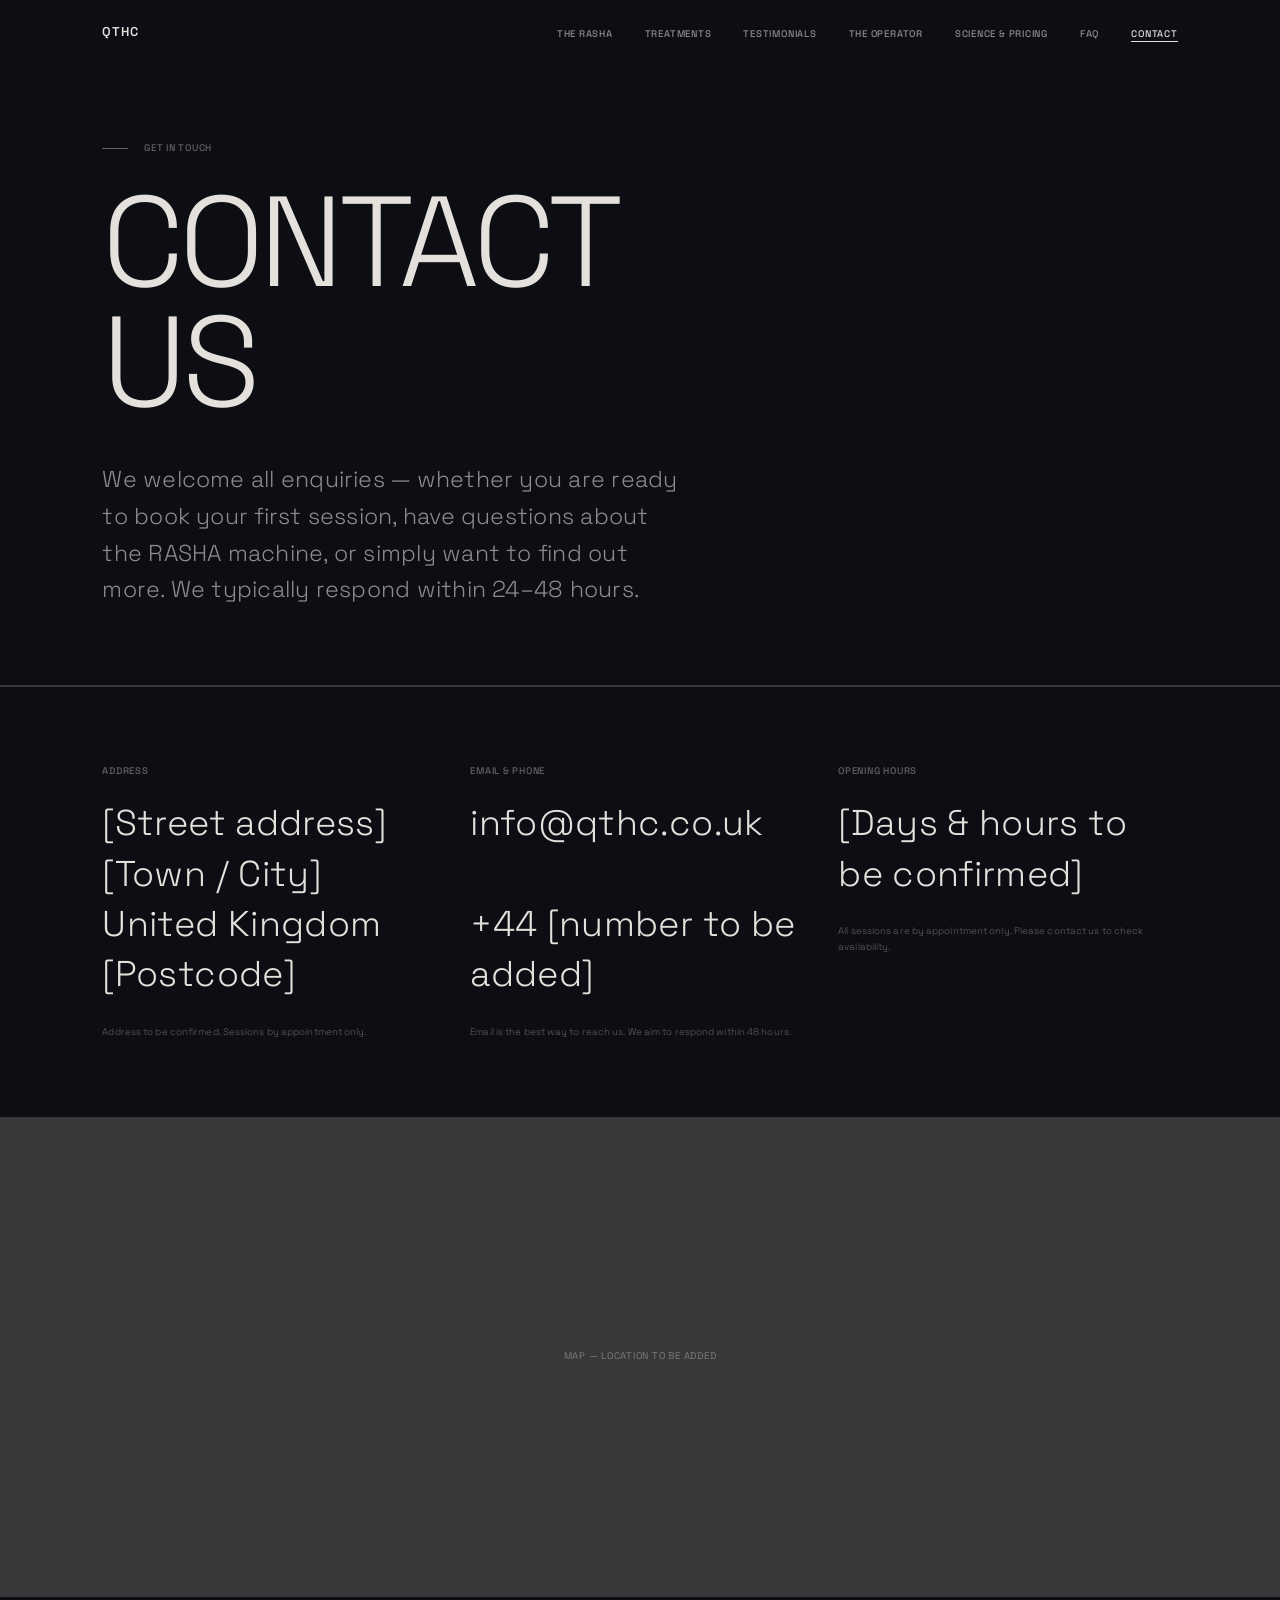
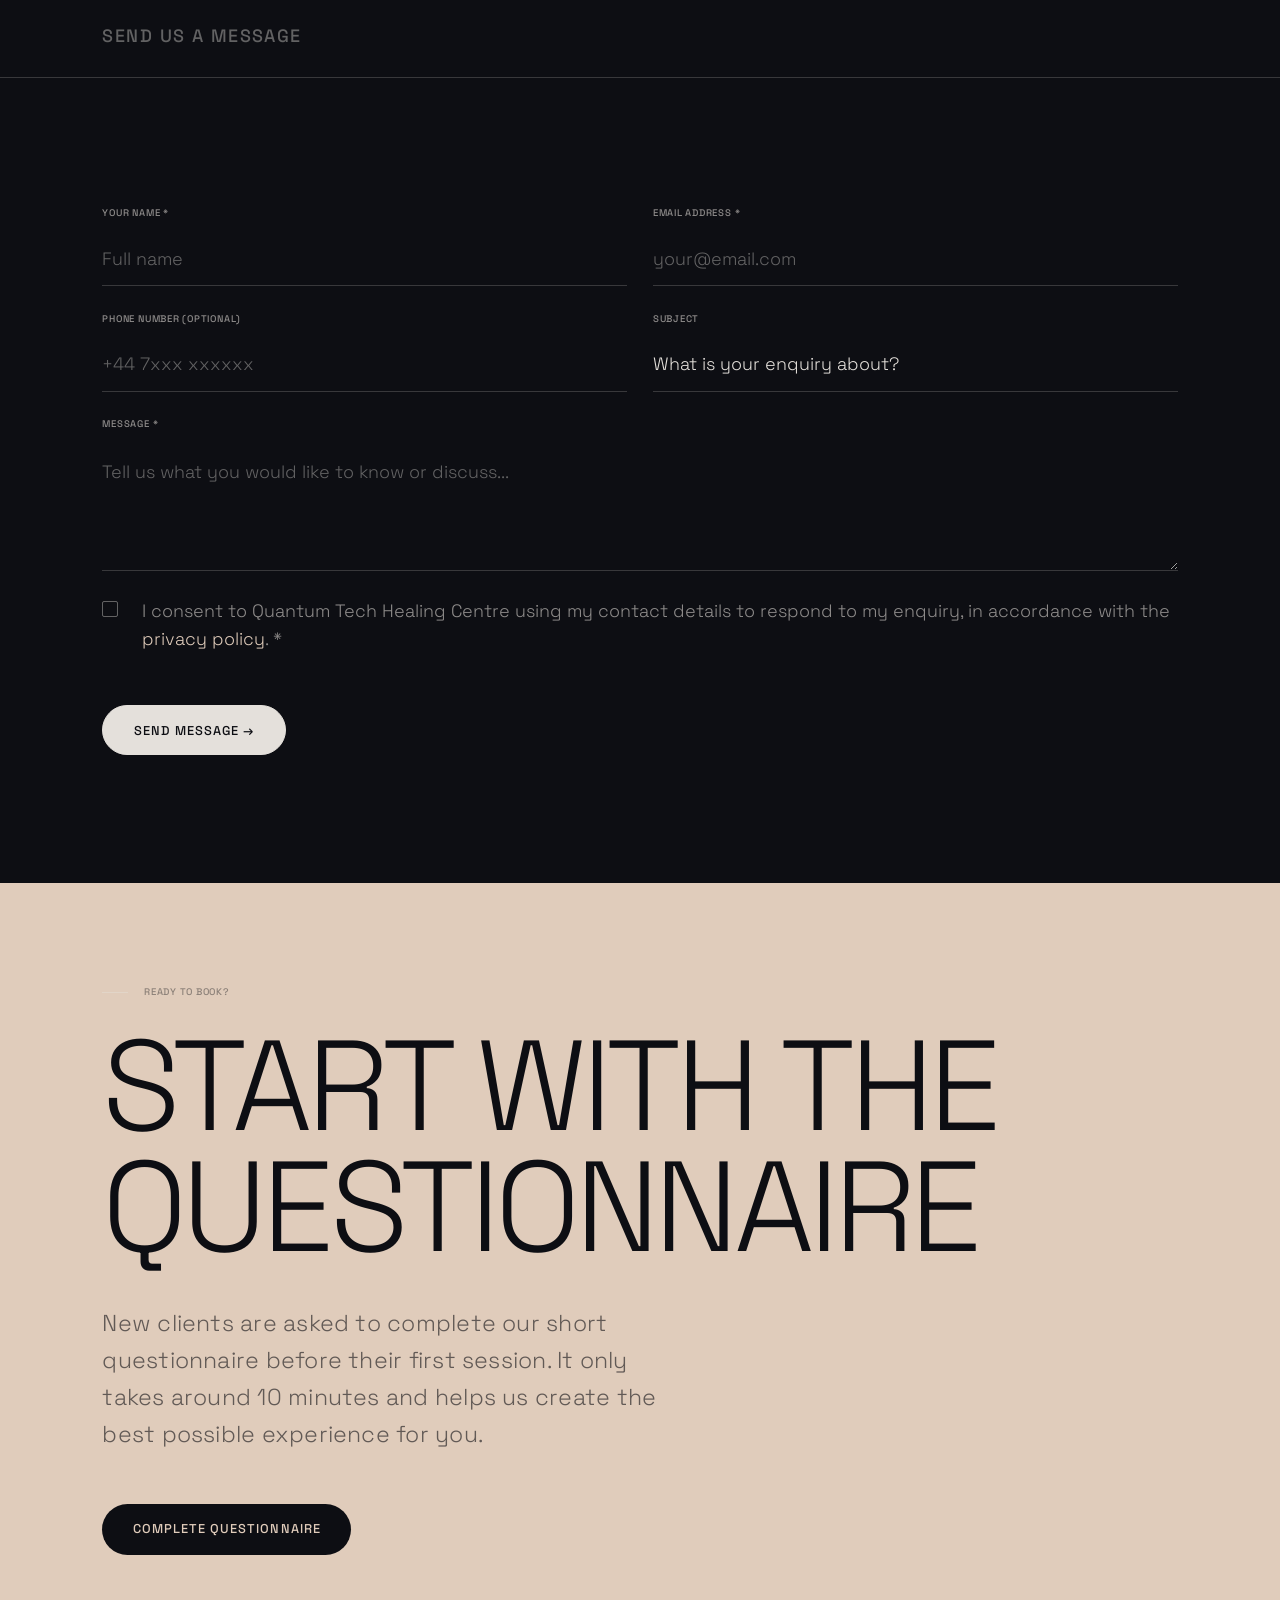
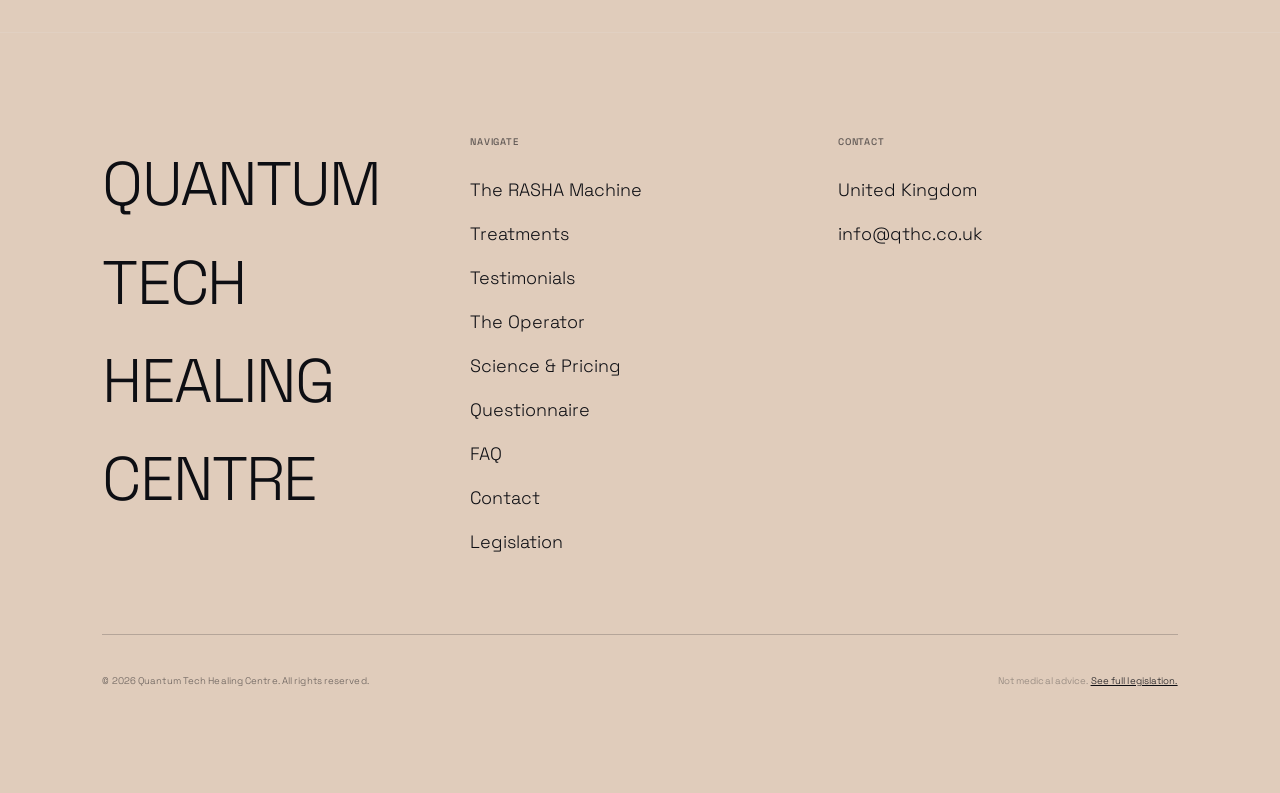
==== Quantum Tech/site/contact.html @ 4eacf6d0 "Update homepage hero, RASHA page content, section labels, and copyright year - index.html: rename he" ====
<!DOCTYPE html>
<html lang="en">
<head>
  <meta charset="UTF-8" />
  <meta name="viewport" content="width=device-width, initial-scale=1.0" />
  <title>Contact — Quantum Tech Healing Centre</title>
  <meta name="description" content="Get in touch with Quantum Tech Healing Centre — book a session, ask a question, or find out more about quantum healing in the UK." />
  <link rel="stylesheet" href="styles.css" />
  <link rel="preconnect" href="https://fonts.googleapis.com" />
  <link rel="preconnect" href="https://fonts.gstatic.com" crossorigin />
  <link href="https://fonts.googleapis.com/css2?family=Space+Grotesk:wght@300;400;500;600;700&display=swap" rel="stylesheet" />
</head>
<body>

  <nav class="nav" role="navigation" aria-label="Main navigation">
    <div class="nav-inner">
      <a href="index.html" class="nav-logo">QTHC</a>
      <ul class="nav-links" role="list">
        <li><a href="rasha.html" class="nav-link">The RASHA</a></li>
        <li><a href="treatments.html" class="nav-link">Treatments</a></li>
        <li><a href="testimonials.html" class="nav-link">Testimonials</a></li>
        <li><a href="operator.html" class="nav-link">The Operator</a></li>
        <li><a href="science.html" class="nav-link">Science &amp; Pricing</a></li>
        <li><a href="faq.html" class="nav-link">FAQ</a></li>
        <li><a href="contact.html" class="nav-link">Contact</a></li>
      </ul>
      <button class="nav-hamburger" aria-label="Open menu">
        <span></span><span></span><span></span>
      </button>
    </div>
  </nav>

  <div class="nav-overlay" role="dialog" aria-label="Mobile navigation">
    <a href="rasha.html" class="overlay-link">The RASHA</a>
    <a href="treatments.html" class="overlay-link">Treatments</a>
    <a href="testimonials.html" class="overlay-link">Testimonials</a>
    <a href="operator.html" class="overlay-link">The Operator</a>
    <a href="science.html" class="overlay-link">Science</a>
    <a href="faq.html" class="overlay-link">FAQ</a>
    <a href="contact.html" class="overlay-link">Contact</a>
  </div>

  <!-- ── Page Hero ────────────────────────────────────────── -->
  <header class="page-hero section-dark">
    <p class="page-label">Get in touch</p>
    <h1 class="page-title animate-in">
      <span class="title-mask"><span class="title-line">Contact</span></span>
      <span class="title-mask"><span class="title-line">Us</span></span>
    </h1>
    <p class="page-desc fade-up">
      We welcome all enquiries — whether you are ready to book your first session,
      have questions about the RASHA machine, or simply want to find out more.
      We typically respond within 24&ndash;48 hours.
    </p>
  </header>

  <!-- ── Contact Details ──────────────────────────────────── -->
  <section class="section-dark">
    <div class="contact-details">
      <div class="contact-item fade-up">
        <p class="contact-label">Address</p>
        <p class="contact-value">
          [Street address]<br>
          [Town / City]<br>
          United Kingdom<br>
          [Postcode]
        </p>
        <p class="body mt-sm" style="color:var(--color-light-grey-04);font-size:var(--font-label);">
          Address to be confirmed. Sessions by appointment only.
        </p>
      </div>
      <div class="contact-item fade-up">
        <p class="contact-label">Email &amp; Phone</p>
        <p class="contact-value">
          <a href="mailto:info@qthc.co.uk">info@qthc.co.uk</a><br>
          <br>
          <a href="tel:+441234567890">+44 [number to be added]</a>
        </p>
        <p class="body mt-sm" style="color:var(--color-light-grey-04);font-size:var(--font-label);">
          Email is the best way to reach us. We aim to respond within 48 hours.
        </p>
      </div>
      <div class="contact-item fade-up">
        <p class="contact-label">Opening Hours</p>
        <p class="contact-value">
          [Days &amp; hours to be confirmed]
        </p>
        <p class="body mt-sm" style="color:var(--color-light-grey-04);font-size:var(--font-label);">
          All sessions are by appointment only. Please contact us to check availability.
        </p>
      </div>
    </div>
  </section>

  <!-- ── Map placeholder ──────────────────────────────────── -->
  <div class="map-placeholder section-dark fade-up">
    <!-- Replace this div with a Google Maps iframe when ready:
         <iframe src="https://www.google.com/maps/embed?pb=..." allowfullscreen loading="lazy"></iframe> -->
    Map — location to be added
  </div>

  <!-- ── Contact Form ──────────────────────────────────────── -->
  <section class="section-dark">
    <div class="section-label">
      <span class="label">Send us a message</span>
    </div>

    <!-- NOTE: To activate form, update action with your Formspree URL or email handler -->
    <form class="form-section" action="#" method="POST" data-validate>
      <div class="form-grid">
        <div class="form-group fade-up">
          <label class="form-label" for="contact-name">Your Name *</label>
          <input class="form-input" type="text" id="contact-name" name="name" required placeholder="Full name" />
        </div>
        <div class="form-group fade-up">
          <label class="form-label" for="contact-email">Email Address *</label>
          <input class="form-input" type="email" id="contact-email" name="email" required placeholder="your@email.com" />
        </div>
        <div class="form-group fade-up">
          <label class="form-label" for="contact-phone">Phone Number (optional)</label>
          <input class="form-input" type="tel" id="contact-phone" name="phone" placeholder="+44 7xxx xxxxxx" />
        </div>
        <div class="form-group fade-up">
          <label class="form-label" for="contact-subject">Subject</label>
          <select class="form-select" id="contact-subject" name="subject">
            <option value="" disabled selected>What is your enquiry about?</option>
            <option value="booking">Booking a session</option>
            <option value="treatments">Questions about treatments</option>
            <option value="rasha">Questions about the RASHA machine</option>
            <option value="pricing">Pricing enquiry</option>
            <option value="testimonial">Sharing a testimonial</option>
            <option value="other">Other</option>
          </select>
        </div>
        <div class="form-group full-width fade-up">
          <label class="form-label" for="contact-message">Message *</label>
          <textarea class="form-textarea" id="contact-message" name="message" required
            placeholder="Tell us what you would like to know or discuss..."></textarea>
        </div>
        <div class="form-group full-width fade-up">
          <label class="checkbox-item" style="align-items:flex-start;gap:1.5rem;">
            <input type="checkbox" name="consent" required style="margin-top:0.3rem;flex-shrink:0;" />
            <span class="checkbox-label">
              I consent to Quantum Tech Healing Centre using my contact details to respond to
              my enquiry, in accordance with the <a href="legislation.html" style="color:var(--color-sand);">privacy policy</a>. *
            </span>
          </label>
        </div>
      </div>
      <div style="margin-top:4vw;" class="fade-up">
        <button type="submit" class="btn btn-primary">Send Message &rarr;</button>
      </div>
    </form>
  </section>

  <!-- ── Pre-session CTA ───────────────────────────────────── -->
  <section class="section-sand">
    <div class="page-hero" style="min-height:auto;padding-top:8vw;background:var(--color-sand);">
      <p class="page-label" style="color:var(--color-dark-grey-04);">Ready to book?</p>
      <h2 class="page-title" style="color:var(--color-dark-grey);">
        Start with the questionnaire
      </h2>
      <p class="page-desc fade-up" style="color:var(--color-dark-grey-06);">
        New clients are asked to complete our short questionnaire before their first session.
        It only takes around 10 minutes and helps us create the best possible experience for you.
      </p>
      <div class="hero-ctas mt-md fade-up">
        <a href="questionnaire.html" class="btn" style="background:var(--color-dark-grey);color:var(--color-sand);border-color:var(--color-dark-grey);">
          Complete Questionnaire
        </a>
      </div>
    </div>
  </section>

  <!-- ── Footer ───────────────────────────────────────────── -->
  <footer class="footer" role="contentinfo">
    <div class="footer-grid">
      <div>
        <p class="footer-logo">Quantum Tech<br>Healing Centre</p>
      </div>
      <div>
        <p class="footer-col-title">Navigate</p>
        <ul class="footer-links">
          <li><a href="rasha.html" class="footer-link">The RASHA Machine</a></li>
          <li><a href="treatments.html" class="footer-link">Treatments</a></li>
          <li><a href="testimonials.html" class="footer-link">Testimonials</a></li>
          <li><a href="operator.html" class="footer-link">The Operator</a></li>
          <li><a href="science.html" class="footer-link">Science &amp; Pricing</a></li>
          <li><a href="questionnaire.html" class="footer-link">Questionnaire</a></li>
          <li><a href="faq.html" class="footer-link">FAQ</a></li>
          <li><a href="contact.html" class="footer-link">Contact</a></li>
          <li><a href="legislation.html" class="footer-link">Legislation</a></li>
        </ul>
      </div>
      <div>
        <p class="footer-col-title">Contact</p>
        <ul class="footer-links">
          <li class="footer-link">United Kingdom</li>
          <li><a href="mailto:info@qthc.co.uk" class="footer-link">info@qthc.co.uk</a></li>
        </ul>
      </div>
    </div>
    <div class="footer-bottom">
      <p class="footer-copyright">&copy; 2026 Quantum Tech Healing Centre. All rights reserved.</p>
      <p class="footer-disclaimer">
        Not medical advice. <a href="legislation.html" style="color:var(--color-dark-grey);text-decoration:underline;">See full legislation.</a>
      </p>
    </div>
  </footer>

  <script src="main.js"></script>
</body>
</html>
---- Quantum Tech/site/styles.css ----
/* ============================================================
   QUANTUM TECH HEALING CENTRE — SHARED STYLES
   Design system cloned from ExoApe visual language
   ============================================================ */

/* ── Google Fonts ─────────────────────────────────────────── */
@import url('https://fonts.googleapis.com/css2?family=Space+Grotesk:wght@300;400;500;600;700&display=swap');

/* ── CSS Custom Properties ────────────────────────────────── */
:root {
  /* Colours */
  --color-dark-grey:       #0d0e13;
  --color-dark-grey-02:    rgba(13, 14, 19, 0.2);
  --color-dark-grey-04:    rgba(13, 14, 19, 0.4);
  --color-dark-grey-06:    rgba(13, 14, 19, 0.6);
  --color-dark-grey-08:    rgba(13, 14, 19, 0.8);

  --color-light-grey:      #e4e0db;
  --color-light-grey-02:   rgba(228, 224, 219, 0.2);
  --color-light-grey-04:   rgba(228, 224, 219, 0.4);
  --color-light-grey-06:   rgba(228, 224, 219, 0.6);
  --color-light-grey-08:   rgba(228, 224, 219, 0.8);

  --color-sand:            #e0ccbb;
  --color-sand-02:         rgba(224, 204, 187, 0.2);
  --color-sand-04:         rgba(224, 204, 187, 0.4);
  --color-sand-06:         rgba(224, 204, 187, 0.6);
  --color-sand-08:         rgba(224, 204, 187, 0.8);

  --color-white:           #ffffff;
  --color-white-02:        rgba(255, 255, 255, 0.2);
  --color-white-04:        rgba(255, 255, 255, 0.4);
  --color-white-06:        rgba(255, 255, 255, 0.6);
  --color-white-08:        rgba(255, 255, 255, 0.8);

  --color-off-white:       #f8f8f8;
  --color-accent:          #c8a882;   /* warm gold accent */

  /* Typography */
  --font-family:           'Space Grotesk', sans-serif;

  --font-h0:               16vw;
  --font-h1:               10vw;
  --font-h2:               7vw;
  --font-h3:               4.8vw;
  --font-h4:               2.8vw;
  --font-body:             1.4vw;
  --font-body-lg:          1.8vw;
  --font-label:            0.75vw;
  --font-cta:              1vw;

  --lh-h0:                 0.92;
  --lh-h1:                 0.94;
  --lh-h2:                 1.0;
  --lh-h3:                 1.05;
  --lh-h4:                 1.2;
  --lh-body:               1.6;
  --lh-label:              1.2;

  --ls-display:            -0.04em;
  --ls-heading:            -0.03em;
  --ls-body:               0.01em;
  --ls-label:              0.08em;

  /* Spacing */
  --margin-h:              8vw;
  --grid-gap:              2.2222vw;
  --section-pad-v:         10vw;
  --section-pad-v-sm:      6vw;

  /* Transitions */
  --ease:                  cubic-bezier(0.25, 0.46, 0.45, 0.94);
  --ease-out:              cubic-bezier(0.0, 0.0, 0.2, 1.0);
  --duration:              0.7s;
  --duration-fast:         0.4s;

  /* Nav */
  --nav-height:            5vw;
}

/* ── Reset ────────────────────────────────────────────────── */
*, *::before, *::after {
  box-sizing: border-box;
  margin: 0;
  padding: 0;
}

html {
  scroll-behavior: smooth;
  font-size: 16px;
  -webkit-font-smoothing: antialiased;
  -moz-osx-font-smoothing: grayscale;
}

body {
  font-family: var(--font-family);
  font-weight: 400;
  background-color: var(--color-dark-grey);
  color: var(--color-light-grey);
  line-height: var(--lh-body);
  overflow-x: hidden;
}

img, video {
  display: block;
  max-width: 100%;
}

a {
  text-decoration: none;
  color: inherit;
}

ul, ol {
  list-style: none;
}

button {
  font-family: inherit;
  cursor: pointer;
  border: none;
  background: none;
}

/* ── Section Themes ───────────────────────────────────────── */
.section-dark {
  background-color: var(--color-dark-grey);
  color: var(--color-light-grey);
}

.section-light {
  background-color: var(--color-off-white);
  color: var(--color-dark-grey);
}

.section-sand {
  background-color: var(--color-sand);
  color: var(--color-dark-grey);
}

.section-light-grey {
  background-color: var(--color-light-grey);
  color: var(--color-dark-grey);
}

/* ── Container ────────────────────────────────────────────── */
.container {
  padding-left: var(--margin-h);
  padding-right: var(--margin-h);
  width: 100%;
}

/* ── Grid ─────────────────────────────────────────────────── */
.grid {
  display: grid;
  grid-template-columns: repeat(12, 1fr);
  gap: var(--grid-gap);
}

/* ── Typography ───────────────────────────────────────────── */
.display {
  font-size: var(--font-h0);
  font-weight: 300;
  line-height: var(--lh-h0);
  letter-spacing: var(--ls-display);
  text-transform: uppercase;
}

h1, .h1 {
  font-size: var(--font-h1);
  font-weight: 300;
  line-height: var(--lh-h1);
  letter-spacing: var(--ls-display);
}

h2, .h2 {
  font-size: var(--font-h2);
  font-weight: 300;
  line-height: var(--lh-h2);
  letter-spacing: var(--ls-heading);
}

h3, .h3 {
  font-size: var(--font-h3);
  font-weight: 400;
  line-height: var(--lh-h3);
  letter-spacing: var(--ls-heading);
}

h4, .h4 {
  font-size: var(--font-h4);
  font-weight: 400;
  line-height: var(--lh-h4);
  letter-spacing: var(--ls-heading);
}

p, .body {
  font-size: var(--font-body);
  font-weight: 300;
  line-height: var(--lh-body);
  letter-spacing: var(--ls-body);
}

.body-lg {
  font-size: var(--font-body-lg);
  font-weight: 300;
  line-height: var(--lh-body);
}

.label {
  font-size: 1.4vw;
  font-weight: 500;
  letter-spacing: var(--ls-label);
  text-transform: uppercase;
}

.cta-text {
  font-size: var(--font-cta);
  font-weight: 500;
  letter-spacing: var(--ls-label);
  text-transform: uppercase;
}

/* ── Title Mask (reveal animation) ───────────────────────── */
.title-mask {
  overflow: hidden;
  display: block;
}

.title-line {
  display: block;
  transform: translateY(105%);
  transition: transform var(--duration) var(--ease);
}

.animate-in .title-line,
.is-visible .title-line {
  transform: translateY(0);
}

.title-line:nth-child(2) { transition-delay: 0.08s; }
.title-line:nth-child(3) { transition-delay: 0.16s; }
.title-line:nth-child(4) { transition-delay: 0.24s; }

/* ── Fade-up animation ────────────────────────────────────── */
.fade-up {
  opacity: 0;
  transform: translateY(40px);
  transition: opacity var(--duration) var(--ease), transform var(--duration) var(--ease);
}

.fade-up.is-visible {
  opacity: 1;
  transform: translateY(0);
}

.fade-up:nth-child(2) { transition-delay: 0.1s; }
.fade-up:nth-child(3) { transition-delay: 0.2s; }
.fade-up:nth-child(4) { transition-delay: 0.3s; }
.fade-up:nth-child(5) { transition-delay: 0.4s; }

/* ── Navigation ───────────────────────────────────────────── */
.nav {
  position: fixed;
  top: 0;
  left: 0;
  right: 0;
  z-index: 99;
  height: var(--nav-height);
  display: flex;
  align-items: center;
  padding: 0 var(--margin-h);
  mix-blend-mode: normal;
  transition: background var(--duration-fast) var(--ease);
}

.nav.scrolled {
  background: var(--color-dark-grey-08);
  backdrop-filter: blur(20px);
  -webkit-backdrop-filter: blur(20px);
}

.nav-inner {
  display: flex;
  align-items: center;
  justify-content: space-between;
  width: 100%;
}

.nav-logo {
  font-size: var(--font-cta);
  font-weight: 600;
  letter-spacing: var(--ls-label);
  text-transform: uppercase;
  color: var(--color-light-grey);
  transition: opacity var(--duration-fast) var(--ease);
}

.nav-logo:hover {
  opacity: 0.6;
}

.nav-links {
  display: flex;
  align-items: center;
  gap: 2.5vw;
}

.nav-link {
  font-size: var(--font-label);
  font-weight: 500;
  letter-spacing: var(--ls-label);
  text-transform: uppercase;
  color: var(--color-light-grey-06);
  transition: color var(--duration-fast) var(--ease);
  position: relative;
}

.nav-link::after {
  content: '';
  position: absolute;
  bottom: -2px;
  left: 0;
  width: 0;
  height: 1px;
  background: var(--color-light-grey);
  transition: width var(--duration-fast) var(--ease);
}

.nav-link:hover,
.nav-link.active {
  color: var(--color-light-grey);
}

.nav-link:hover::after,
.nav-link.active::after {
  width: 100%;
}

/* Hamburger */
.nav-hamburger {
  display: none;
  flex-direction: column;
  gap: 5px;
  cursor: pointer;
  padding: 4px;
  z-index: 101;
}

.nav-hamburger span {
  display: block;
  width: 24px;
  height: 1px;
  background: var(--color-light-grey);
  transition: transform var(--duration-fast) var(--ease), opacity var(--duration-fast) var(--ease);
}

.nav-hamburger.open span:nth-child(1) {
  transform: translateY(6px) rotate(45deg);
}
.nav-hamburger.open span:nth-child(2) {
  opacity: 0;
}
.nav-hamburger.open span:nth-child(3) {
  transform: translateY(-6px) rotate(-45deg);
}

/* Mobile menu overlay */
.nav-overlay {
  display: none;
  position: fixed;
  inset: 0;
  z-index: 98;
  background: var(--color-dark-grey);
  flex-direction: column;
  align-items: center;
  justify-content: center;
  gap: 2rem;
  opacity: 0;
  transition: opacity var(--duration) var(--ease);
}

.nav-overlay.open {
  opacity: 1;
}

.nav-overlay .overlay-link {
  font-size: 10vw;
  font-weight: 300;
  letter-spacing: var(--ls-heading);
  text-transform: uppercase;
  color: var(--color-light-grey);
  transition: opacity var(--duration-fast) var(--ease);
}

.nav-overlay .overlay-link:hover {
  opacity: 0.5;
}

/* ── Sections ─────────────────────────────────────────────── */
.section {
  padding: var(--section-pad-v) 0;
  position: relative;
}

.section-hero {
  min-height: 100vh;
  display: flex;
  flex-direction: column;
  justify-content: flex-end;
  padding: 0 var(--margin-h);
  padding-bottom: 6vw;
  padding-top: var(--nav-height);
  overflow: hidden;
}

/* ── Hero ─────────────────────────────────────────────────── */
.hero-eyebrow {
  font-size: var(--font-label);
  font-weight: 500;
  letter-spacing: var(--ls-label);
  text-transform: uppercase;
  color: var(--color-light-grey-06);
  margin-bottom: 2vw;
  display: flex;
  align-items: center;
  gap: 1rem;
}

.hero-eyebrow::before {
  content: '';
  display: block;
  width: 2vw;
  height: 1px;
  background: var(--color-light-grey-04);
}

.hero-title {
  font-size: var(--font-h0);
  font-weight: 300;
  line-height: var(--lh-h0);
  letter-spacing: var(--ls-display);
  text-transform: uppercase;
  color: var(--color-light-grey);
}

.hero-subtitle {
  margin-top: 4vw;
  max-width: 40vw;
  font-size: var(--font-body-lg);
  font-weight: 300;
  line-height: var(--lh-body);
  color: var(--color-light-grey-06);
}

.hero-ctas {
  margin-top: 4vw;
  display: flex;
  gap: 2vw;
  align-items: center;
}

/* ── Buttons ──────────────────────────────────────────────── */
.btn {
  display: inline-flex;
  align-items: center;
  gap: 0.75rem;
  font-size: var(--font-cta);
  font-weight: 500;
  letter-spacing: var(--ls-label);
  text-transform: uppercase;
  padding: 1.2vw 2.4vw;
  border-radius: 100px;
  transition: background var(--duration-fast) var(--ease),
              color var(--duration-fast) var(--ease),
              border-color var(--duration-fast) var(--ease);
  cursor: pointer;
}

.btn-primary {
  background: var(--color-light-grey);
  color: var(--color-dark-grey);
  border: 1px solid var(--color-light-grey);
}

.btn-primary:hover {
  background: var(--color-sand);
  border-color: var(--color-sand);
}

.btn-outline {
  background: transparent;
  color: var(--color-light-grey);
  border: 1px solid var(--color-light-grey-04);
}

.btn-outline:hover {
  border-color: var(--color-light-grey);
}

.btn-sand {
  background: var(--color-sand);
  color: var(--color-dark-grey);
  border: 1px solid var(--color-sand);
}

.btn-sand:hover {
  background: var(--color-light-grey);
  border-color: var(--color-light-grey);
}

.btn-arrow {
  background: none;
  border: none;
  color: inherit;
  padding: 0;
  display: inline-flex;
  align-items: center;
  gap: 0.5rem;
  font-size: var(--font-label);
  font-weight: 500;
  letter-spacing: var(--ls-label);
  text-transform: uppercase;
  transition: gap var(--duration-fast) var(--ease), opacity var(--duration-fast) var(--ease);
}

.btn-arrow:hover {
  gap: 1rem;
  opacity: 0.7;
}

.btn-arrow svg {
  width: 1.2em;
  height: 1.2em;
}

/* ── Section Label Bar ────────────────────────────────────── */
.section-label {
  display: flex;
  align-items: center;
  justify-content: space-between;
  padding: 2vw var(--margin-h);
  border-bottom: 1px solid var(--color-light-grey-02);
}

.section-label .label {
  color: var(--color-light-grey-04);
}

/* ── Pull Quote ───────────────────────────────────────────── */
.pull-quote {
  font-size: var(--font-h3);
  font-weight: 300;
  line-height: 1.3;
  letter-spacing: var(--ls-heading);
  color: var(--color-sand);
  padding: var(--section-pad-v) var(--margin-h);
  border-top: 1px solid var(--color-light-grey-02);
  border-bottom: 1px solid var(--color-light-grey-02);
}

.pull-quote .quote-mark {
  font-size: 0.6em;
  color: var(--color-sand-06);
  display: block;
  margin-bottom: 0.5em;
}

/* ── Content Section Layout ───────────────────────────────── */
.content-section {
  padding: var(--section-pad-v) var(--margin-h);
}

.content-section .section-header {
  grid-column: 1 / 7;
  margin-bottom: var(--section-pad-v-sm);
}

.content-section .section-body {
  grid-column: 7 / 13;
}

/* Wide layout */
.content-wide .section-header {
  grid-column: 1 / 6;
}

.content-wide .section-body {
  grid-column: 6 / 13;
}

/* ── Cards ────────────────────────────────────────────────── */
.card-grid {
  display: grid;
  grid-template-columns: repeat(3, 1fr);
  gap: var(--grid-gap);
  padding: var(--section-pad-v-sm) var(--margin-h);
}

.card {
  border: 1px solid var(--color-light-grey-02);
  padding: 3vw 2.5vw;
  border-radius: 0.5vw;
  transition: border-color var(--duration-fast) var(--ease),
              background var(--duration-fast) var(--ease);
}

.card:hover {
  border-color: var(--color-light-grey-08);
  background: var(--color-light-grey-02);
}

.card-number {
  font-size: var(--font-label);
  font-weight: 500;
  letter-spacing: var(--ls-label);
  color: var(--color-light-grey-04);
  margin-bottom: 2vw;
  display: block;
}

.card-title {
  font-size: var(--font-h4);
  font-weight: 400;
  line-height: var(--lh-h4);
  letter-spacing: var(--ls-heading);
  margin-bottom: 1.5vw;
}

.card-body {
  font-size: var(--font-body);
  font-weight: 300;
  line-height: var(--lh-body);
  color: var(--color-light-grey-06);
}

/* ── Testimonial Cards ────────────────────────────────────── */
.testimonial-grid {
  display: grid;
  grid-template-columns: repeat(2, 1fr);
  gap: var(--grid-gap);
  padding: var(--section-pad-v-sm) var(--margin-h);
}

.testimonial-card {
  border: 1px solid var(--color-light-grey-02);
  padding: 3vw;
  border-radius: 0.5vw;
  position: relative;
}

.testimonial-card .quote-icon {
  font-size: 6vw;
  line-height: 1;
  color: var(--color-sand-04);
  margin-bottom: 1vw;
  font-family: Georgia, serif;
}

.testimonial-card .quote-text {
  font-size: var(--font-body-lg);
  font-weight: 300;
  line-height: var(--lh-body);
  color: var(--color-light-grey);
  margin-bottom: 2vw;
}

.testimonial-card .quote-author {
  font-size: var(--font-label);
  font-weight: 500;
  letter-spacing: var(--ls-label);
  text-transform: uppercase;
  color: var(--color-sand);
}

/* ── Video Grid ───────────────────────────────────────────── */
.video-grid {
  display: grid;
  grid-template-columns: repeat(2, 1fr);
  gap: var(--grid-gap);
  padding: var(--section-pad-v-sm) var(--margin-h);
}

.video-placeholder {
  aspect-ratio: 16 / 9;
  background: var(--color-light-grey-02);
  border: 1px solid var(--color-light-grey-02);
  border-radius: 0.5vw;
  display: flex;
  flex-direction: column;
  align-items: center;
  justify-content: center;
  gap: 1rem;
  color: var(--color-light-grey-04);
  position: relative;
  overflow: hidden;
}

.video-placeholder iframe {
  position: absolute;
  inset: 0;
  width: 100%;
  height: 100%;
  border: none;
}

.video-placeholder .play-icon {
  width: 3vw;
  height: 3vw;
  border: 1px solid var(--color-light-grey-04);
  border-radius: 50%;
  display: flex;
  align-items: center;
  justify-content: center;
}

.video-placeholder .play-icon svg {
  width: 1.2vw;
  height: 1.2vw;
  fill: var(--color-light-grey-04);
  margin-left: 0.2vw;
}

.video-placeholder .video-label {
  font-size: var(--font-label);
  letter-spacing: var(--ls-label);
  text-transform: uppercase;
}

/* ── Large Image Placeholder ──────────────────────────────── */
.img-placeholder {
  width: 100%;
  background: var(--color-light-grey-02);
  border-radius: 0.5vw;
  display: flex;
  align-items: center;
  justify-content: center;
  color: var(--color-light-grey-04);
  font-size: var(--font-label);
  letter-spacing: var(--ls-label);
  text-transform: uppercase;
}

/* ── Divider ──────────────────────────────────────────────── */
.divider {
  border: none;
  border-top: 1px solid var(--color-light-grey-02);
  margin: 0;
}

/* ── Full-width Text Section ──────────────────────────────── */
.big-text-section {
  padding: var(--section-pad-v) var(--margin-h);
  border-top: 1px solid var(--color-light-grey-02);
}

.big-text-section .big-text {
  font-size: var(--font-h2);
  font-weight: 300;
  line-height: 1.1;
  letter-spacing: var(--ls-heading);
  max-width: 80vw;
}

/* ── Feature Row ──────────────────────────────────────────── */
.feature-row {
  display: grid;
  grid-template-columns: 1fr 1fr;
  gap: 0;
  border-top: 1px solid var(--color-light-grey-02);
}

.feature-row:last-child {
  border-bottom: 1px solid var(--color-light-grey-02);
}

.feature-col {
  padding: 4vw var(--margin-h);
  border-right: 1px solid var(--color-light-grey-02);
}

.feature-col:last-child {
  border-right: none;
}

/* ── Numbered List ────────────────────────────────────────── */
.numbered-list {
  border-top: 1px solid var(--color-light-grey-02);
}

.numbered-item {
  display: grid;
  grid-template-columns: auto 1fr auto;
  gap: 3vw;
  align-items: start;
  padding: 3vw var(--margin-h);
  border-bottom: 1px solid var(--color-light-grey-02);
  transition: background var(--duration-fast) var(--ease);
}

.numbered-item:hover {
  background: var(--color-light-grey-02);
}

.numbered-item .item-num {
  font-size: var(--font-label);
  font-weight: 500;
  letter-spacing: var(--ls-label);
  color: var(--color-light-grey-04);
  width: 2vw;
  padding-top: 0.4vw;
}

.numbered-item .item-title {
  font-size: var(--font-h4);
  font-weight: 400;
  letter-spacing: var(--ls-heading);
}

.numbered-item .item-body {
  font-size: var(--font-body);
  font-weight: 300;
  color: var(--color-light-grey-06);
  margin-top: 0.8vw;
}

.numbered-item .item-arrow {
  font-size: var(--font-label);
  color: var(--color-light-grey-04);
  padding-top: 0.4vw;
}

/* ── Price Table ──────────────────────────────────────────── */
.price-table {
  width: 100%;
  border-collapse: collapse;
}

.price-table th,
.price-table td {
  padding: 2vw var(--margin-h);
  text-align: left;
  border-bottom: 1px solid var(--color-light-grey-02);
}

.price-table thead th {
  font-size: var(--font-label);
  font-weight: 500;
  letter-spacing: var(--ls-label);
  text-transform: uppercase;
  color: var(--color-light-grey-04);
  padding-top: 3vw;
}

.price-table tbody td:first-child {
  font-size: var(--font-h4);
  font-weight: 400;
  letter-spacing: var(--ls-heading);
}

.price-table tbody td.price {
  font-size: var(--font-h4);
  font-weight: 300;
  color: var(--color-sand);
}

.price-table tbody tr:hover td {
  background: var(--color-light-grey-02);
}

/* ── FAQ Accordion ────────────────────────────────────────── */
.faq-list {
  border-top: 1px solid var(--color-light-grey-02);
}

.faq-item {
  border-bottom: 1px solid var(--color-light-grey-02);
  overflow: hidden;
}

.faq-question {
  display: flex;
  align-items: center;
  justify-content: space-between;
  padding: 2.5vw var(--margin-h);
  cursor: pointer;
  transition: opacity var(--duration-fast) var(--ease);
  gap: 2vw;
}

.faq-question:hover {
  opacity: 0.7;
}

.faq-question .q-text {
  font-size: var(--font-h4);
  font-weight: 400;
  letter-spacing: var(--ls-heading);
}

.faq-question .q-icon {
  width: 2vw;
  height: 2vw;
  flex-shrink: 0;
  border: 1px solid var(--color-light-grey-04);
  border-radius: 50%;
  display: flex;
  align-items: center;
  justify-content: center;
  transition: transform var(--duration-fast) var(--ease),
              border-color var(--duration-fast) var(--ease);
}

.faq-question .q-icon svg {
  width: 0.8vw;
  height: 0.8vw;
  stroke: var(--color-light-grey-06);
  transition: transform var(--duration-fast) var(--ease);
}

.faq-item.open .faq-question .q-icon {
  border-color: var(--color-light-grey);
}

.faq-item.open .faq-question .q-icon svg {
  transform: rotate(45deg);
}

.faq-answer {
  max-height: 0;
  overflow: hidden;
  transition: max-height 0.5s var(--ease);
}

.faq-answer-inner {
  padding: 0 var(--margin-h) 3vw;
  font-size: var(--font-body-lg);
  font-weight: 300;
  line-height: var(--lh-body);
  color: var(--color-light-grey-06);
  max-width: 60vw;
}

/* ── Form ─────────────────────────────────────────────────── */
.form-section {
  padding: var(--section-pad-v) var(--margin-h);
}

.form-grid {
  display: grid;
  grid-template-columns: 1fr 1fr;
  gap: 2vw;
}

.form-group {
  display: flex;
  flex-direction: column;
  gap: 0.8vw;
}

.form-group.full-width {
  grid-column: 1 / -1;
}

.form-label {
  font-size: var(--font-label);
  font-weight: 500;
  letter-spacing: var(--ls-label);
  text-transform: uppercase;
  color: var(--color-light-grey-06);
}

.form-input,
.form-select,
.form-textarea {
  font-family: var(--font-family);
  font-size: var(--font-body);
  font-weight: 300;
  color: var(--color-light-grey);
  background: transparent;
  border: none;
  border-bottom: 1px solid var(--color-light-grey-02);
  padding: 1.2vw 0;
  outline: none;
  transition: border-color var(--duration-fast) var(--ease);
  width: 100%;
  -webkit-appearance: none;
  appearance: none;
}

.form-input:focus,
.form-select:focus,
.form-textarea:focus {
  border-color: var(--color-light-grey);
}

.form-input::placeholder,
.form-textarea::placeholder {
  color: var(--color-light-grey-04);
}

.form-select option {
  background: var(--color-dark-grey);
  color: var(--color-light-grey);
}

.form-textarea {
  resize: vertical;
  min-height: 10vw;
  line-height: var(--lh-body);
}

.checkbox-group {
  display: grid;
  grid-template-columns: repeat(2, 1fr);
  gap: 1.5vw;
}

.checkbox-item {
  display: flex;
  align-items: center;
  gap: 1rem;
  cursor: pointer;
}

.checkbox-item input[type="checkbox"],
.checkbox-item input[type="radio"] {
  width: 1.2vw;
  height: 1.2vw;
  border: 1px solid var(--color-light-grey-04);
  border-radius: 2px;
  background: transparent;
  -webkit-appearance: none;
  appearance: none;
  cursor: pointer;
  flex-shrink: 0;
  transition: border-color var(--duration-fast) var(--ease),
              background var(--duration-fast) var(--ease);
}

.checkbox-item input[type="checkbox"]:checked,
.checkbox-item input[type="radio"]:checked {
  background: var(--color-sand);
  border-color: var(--color-sand);
}

.checkbox-label {
  font-size: var(--font-body);
  font-weight: 300;
  color: var(--color-light-grey-06);
}

.form-disclaimer {
  font-size: var(--font-label);
  line-height: 1.8;
  color: var(--color-light-grey-04);
  margin-top: 2vw;
}

/* ── Footer ───────────────────────────────────────────────── */
.footer {
  background: var(--color-sand);
  color: var(--color-dark-grey);
  padding: 8vw var(--margin-h);
}

.footer-grid {
  display: grid;
  grid-template-columns: 1fr 1fr 1fr;
  gap: var(--grid-gap);
  padding-bottom: 6vw;
  border-bottom: 1px solid var(--color-dark-grey-02);
}

.footer-logo {
  font-size: var(--font-h3);
  font-weight: 300;
  letter-spacing: var(--ls-heading);
  text-transform: uppercase;
}

.footer-col-title {
  font-size: var(--font-label);
  font-weight: 500;
  letter-spacing: var(--ls-label);
  text-transform: uppercase;
  color: var(--color-dark-grey-06);
  margin-bottom: 2vw;
}

.footer-links {
  display: flex;
  flex-direction: column;
  gap: 1.2vw;
}

.footer-link {
  font-size: var(--font-body);
  font-weight: 300;
  color: var(--color-dark-grey);
  transition: opacity var(--duration-fast) var(--ease);
}

.footer-link:hover {
  opacity: 0.5;
}

.footer-bottom {
  display: flex;
  align-items: center;
  justify-content: space-between;
  padding-top: 3vw;
  flex-wrap: wrap;
  gap: 1rem;
}

.footer-copyright {
  font-size: var(--font-label);
  color: var(--color-dark-grey-06);
}

.footer-disclaimer {
  font-size: var(--font-label);
  color: var(--color-dark-grey-04);
  max-width: 40vw;
  line-height: 1.8;
  text-align: right;
}

/* ── Scroll indicator ─────────────────────────────────────── */
.scroll-indicator {
  display: flex;
  align-items: center;
  gap: 1rem;
  font-size: var(--font-label);
  letter-spacing: var(--ls-label);
  text-transform: uppercase;
  color: var(--color-light-grey-04);
  margin-top: 4vw;
}

.scroll-line {
  width: 3vw;
  height: 1px;
  background: var(--color-light-grey-04);
  position: relative;
  overflow: hidden;
}

.scroll-line::after {
  content: '';
  position: absolute;
  top: 0;
  left: -100%;
  width: 100%;
  height: 100%;
  background: var(--color-light-grey);
  animation: scroll-anim 2s infinite var(--ease);
}

@keyframes scroll-anim {
  from { left: -100%; }
  to   { left: 100%; }
}

/* ── Page Hero (inner pages) ──────────────────────────────── */
.page-hero {
  padding: calc(var(--nav-height) + 6vw) var(--margin-h) 6vw;
  border-bottom: 1px solid var(--color-light-grey-02);
  min-height: 50vh;
  display: flex;
  flex-direction: column;
  justify-content: flex-end;
}

.page-hero .page-label {
  font-size: var(--font-label);
  font-weight: 500;
  letter-spacing: var(--ls-label);
  text-transform: uppercase;
  color: var(--color-light-grey-04);
  margin-bottom: 2vw;
  display: flex;
  align-items: center;
  gap: 1rem;
}

.page-hero .page-label::before {
  content: '';
  display: block;
  width: 2vw;
  height: 1px;
  background: var(--color-light-grey-04);
}

.page-hero .page-title {
  font-size: var(--font-h1);
  font-weight: 300;
  line-height: var(--lh-h1);
  letter-spacing: var(--ls-display);
  text-transform: uppercase;
  color: var(--color-light-grey);
  max-width: 70vw;
}

.page-hero .page-desc {
  margin-top: 3vw;
  font-size: var(--font-body-lg);
  font-weight: 300;
  line-height: var(--lh-body);
  color: var(--color-light-grey-06);
  max-width: 45vw;
}

/* ── Disclaimer Banner ────────────────────────────────────── */
.disclaimer-banner {
  padding: 2vw var(--margin-h);
  background: var(--color-light-grey-02);
  border-top: 1px solid var(--color-light-grey-02);
  font-size: var(--font-label);
  line-height: 1.8;
  color: var(--color-light-grey-04);
  text-align: center;
}

.disclaimer-banner a {
  color: var(--color-sand);
  text-decoration: underline;
}

/* ── Info Block ───────────────────────────────────────────── */
.info-block {
  padding: var(--section-pad-v-sm) var(--margin-h);
  display: grid;
  grid-template-columns: 1fr 1fr;
  gap: 6vw;
  align-items: start;
}

.info-block .info-label {
  font-size: var(--font-label);
  font-weight: 500;
  letter-spacing: var(--ls-label);
  text-transform: uppercase;
  color: var(--color-light-grey-04);
  margin-bottom: 2vw;
}

/* ── Timeline / History ───────────────────────────────────── */
.timeline {
  padding: var(--section-pad-v) var(--margin-h);
}

.timeline-item {
  display: grid;
  grid-template-columns: 12vw 1fr;
  gap: 4vw;
  padding: 4vw 0;
  border-top: 1px solid var(--color-light-grey-02);
}

.timeline-year {
  font-size: var(--font-h3);
  font-weight: 300;
  letter-spacing: var(--ls-heading);
  color: var(--color-light-grey-04);
}

.timeline-content .timeline-title {
  font-size: var(--font-h4);
  font-weight: 400;
  margin-bottom: 1.5vw;
}

.timeline-content .timeline-body {
  font-size: var(--font-body);
  font-weight: 300;
  color: var(--color-light-grey-06);
  line-height: var(--lh-body);
  max-width: 50vw;
}

/* ── Contact Block ────────────────────────────────────────── */
.contact-details {
  display: grid;
  grid-template-columns: repeat(3, 1fr);
  gap: var(--grid-gap);
  padding: var(--section-pad-v-sm) var(--margin-h);
  border-top: 1px solid var(--color-light-grey-02);
}

.contact-item .contact-label {
  font-size: var(--font-label);
  font-weight: 500;
  letter-spacing: var(--ls-label);
  text-transform: uppercase;
  color: var(--color-light-grey-04);
  margin-bottom: 1.5vw;
}

.contact-item .contact-value {
  font-size: var(--font-h4);
  font-weight: 300;
  line-height: 1.4;
  color: var(--color-light-grey);
}

.contact-item .contact-value a:hover {
  color: var(--color-sand);
}

/* ── Map Placeholder ──────────────────────────────────────── */
.map-placeholder {
  width: 100%;
  aspect-ratio: 16 / 6;
  background: var(--color-light-grey-02);
  display: flex;
  align-items: center;
  justify-content: center;
  font-size: var(--font-label);
  letter-spacing: var(--ls-label);
  text-transform: uppercase;
  color: var(--color-light-grey-04);
  position: relative;
  overflow: hidden;
}

.map-placeholder iframe {
  position: absolute;
  inset: 0;
  width: 100%;
  height: 100%;
  border: none;
}

/* ── Photo Placeholder ────────────────────────────────────── */
.photo-placeholder {
  background: var(--color-light-grey-02);
  display: flex;
  align-items: center;
  justify-content: center;
  font-size: var(--font-label);
  letter-spacing: var(--ls-label);
  text-transform: uppercase;
  color: var(--color-light-grey-04);
  border-radius: 0.5vw;
}

/* ── Inline Highlight ─────────────────────────────────────── */
.highlight {
  color: var(--color-sand);
}

/* ── Section Teaser (home page links) ────────────────────── */
.teaser-row {
  display: grid;
  grid-template-columns: 1fr 1fr;
  border-top: 1px solid var(--color-light-grey-02);
}

.teaser-item {
  padding: 5vw var(--margin-h);
  border-right: 1px solid var(--color-light-grey-02);
  display: flex;
  flex-direction: column;
  justify-content: space-between;
  min-height: 40vh;
  transition: background var(--duration-fast) var(--ease);
  text-decoration: none;
  color: inherit;
}

.teaser-item:last-child {
  border-right: none;
}

.teaser-item:hover {
  background: var(--color-light-grey-02);
}

.teaser-num {
  font-size: var(--font-label);
  font-weight: 500;
  letter-spacing: var(--ls-label);
  color: var(--color-light-grey-04);
  text-transform: uppercase;
}

.teaser-title {
  font-size: var(--font-h3);
  font-weight: 300;
  letter-spacing: var(--ls-heading);
  color: var(--color-light-grey);
  text-transform: uppercase;
  margin: auto 0;
}

.teaser-cta {
  font-size: var(--font-label);
  font-weight: 500;
  letter-spacing: var(--ls-label);
  text-transform: uppercase;
  color: var(--color-light-grey-04);
  display: flex;
  align-items: center;
  gap: 0.5rem;
  transition: color var(--duration-fast) var(--ease);
}

.teaser-item:hover .teaser-cta {
  color: var(--color-light-grey);
}

/* ── Operator Photo Layout ────────────────────────────────── */
.operator-layout {
  display: grid;
  grid-template-columns: 1fr 1fr;
  gap: 0;
  border-top: 1px solid var(--color-light-grey-02);
}

.operator-photo {
  aspect-ratio: 3/4;
  border-right: 1px solid var(--color-light-grey-02);
}

.operator-info {
  padding: 6vw var(--margin-h);
}

/* ── Legislation ──────────────────────────────────────────── */
.legal-section {
  padding: var(--section-pad-v-sm) var(--margin-h);
  border-top: 1px solid var(--color-light-grey-02);
}

.legal-section h2 {
  font-size: var(--font-h4);
  font-weight: 500;
  margin-bottom: 2vw;
  color: var(--color-light-grey);
  font-size: 1.8vw;
  letter-spacing: var(--ls-heading);
}

.legal-section p,
.legal-section li {
  font-size: var(--font-body);
  font-weight: 300;
  line-height: var(--lh-body);
  color: var(--color-light-grey-06);
  margin-bottom: 1.5vw;
  max-width: 60vw;
}

.legal-section ul {
  list-style: disc;
  margin-left: 2vw;
}

/* ── Utility ──────────────────────────────────────────────── */
.mt-label { margin-top: 0.8vw; }
.mt-sm    { margin-top: 2vw; }
.mt-md    { margin-top: 4vw; }
.mt-lg    { margin-top: 6vw; }
.mb-sm    { margin-bottom: 2vw; }
.mb-md    { margin-bottom: 4vw; }
.mb-lg    { margin-bottom: 6vw; }

.text-sand       { color: var(--color-sand); }
.text-muted      { color: var(--color-light-grey-06); }
.text-label      { color: var(--color-light-grey-04); }
.text-uppercase  { text-transform: uppercase; }
.text-center     { text-align: center; }

.visually-hidden {
  position: absolute;
  width: 1px;
  height: 1px;
  padding: 0;
  margin: -1px;
  overflow: hidden;
  clip: rect(0, 0, 0, 0);
  white-space: nowrap;
  border-width: 0;
}

/* ── Mobile Responsive ────────────────────────────────────── */
@media (max-width: 600px) {
  :root {
    --nav-height: 14vw;
    --margin-h: 6vw;
    --section-pad-v: 18vw;
    --section-pad-v-sm: 10vw;
    --grid-gap: 4vw;

    --font-h0:     20vw;
    --font-h1:     16vw;
    --font-h2:     12vw;
    --font-h3:     9vw;
    --font-h4:     6.5vw;
    --font-body:   4vw;
    --font-body-lg: 4.5vw;
    --font-label:  3vw;
    --font-cta:    3.5vw;
  }

  .nav-links {
    display: none;
  }

  .nav-hamburger {
    display: flex;
  }

  .nav-overlay {
    display: flex;
  }

  .card-grid {
    grid-template-columns: 1fr;
  }

  .testimonial-grid {
    grid-template-columns: 1fr;
  }

  .video-grid {
    grid-template-columns: 1fr;
  }

  .teaser-row {
    grid-template-columns: 1fr;
  }

  .teaser-item {
    border-right: none;
    border-bottom: 1px solid var(--color-light-grey-02);
    min-height: 60vw;
  }

  .feature-row {
    grid-template-columns: 1fr;
  }

  .feature-col {
    border-right: none;
    border-bottom: 1px solid var(--color-light-grey-02);
    padding: 10vw var(--margin-h);
  }

  .hero-subtitle {
    max-width: 85vw;
  }

  .hero-ctas {
    flex-direction: column;
    align-items: flex-start;
  }

  .content-section .section-header,
  .content-section .section-body {
    grid-column: 1 / -1;
  }

  .info-block {
    grid-template-columns: 1fr;
    gap: 10vw;
  }

  .timeline-item {
    grid-template-columns: 1fr;
    gap: 2vw;
  }

  .contact-details {
    grid-template-columns: 1fr;
  }

  .operator-layout {
    grid-template-columns: 1fr;
  }

  .operator-photo {
    border-right: none;
    border-bottom: 1px solid var(--color-light-grey-02);
    aspect-ratio: 4/3;
  }

  .form-grid {
    grid-template-columns: 1fr;
  }

  .checkbox-group {
    grid-template-columns: 1fr;
  }

  .footer-grid {
    grid-template-columns: 1fr;
    gap: 10vw;
  }

  .footer-bottom {
    flex-direction: column;
    align-items: flex-start;
  }

  .footer-disclaimer {
    max-width: 100%;
    text-align: left;
  }

  .big-text-section .big-text {
    max-width: 90vw;
  }

  .page-hero .page-title {
    max-width: 90vw;
  }

  .page-hero .page-desc {
    max-width: 85vw;
  }

  .price-table th,
  .price-table td {
    padding: 4vw var(--margin-h);
  }

  .faq-question {
    padding: 5vw var(--margin-h);
  }

  .faq-question .q-icon {
    width: 7vw;
    height: 7vw;
  }

  .faq-question .q-icon svg {
    width: 3vw;
    height: 3vw;
  }

  .legal-section p,
  .legal-section li {
    max-width: 90vw;
  }

  .footer-logo {
    font-size: 10vw;
  }

  .pull-quote {
    font-size: var(--font-h3);
    padding: var(--section-pad-v-sm) var(--margin-h);
  }
}
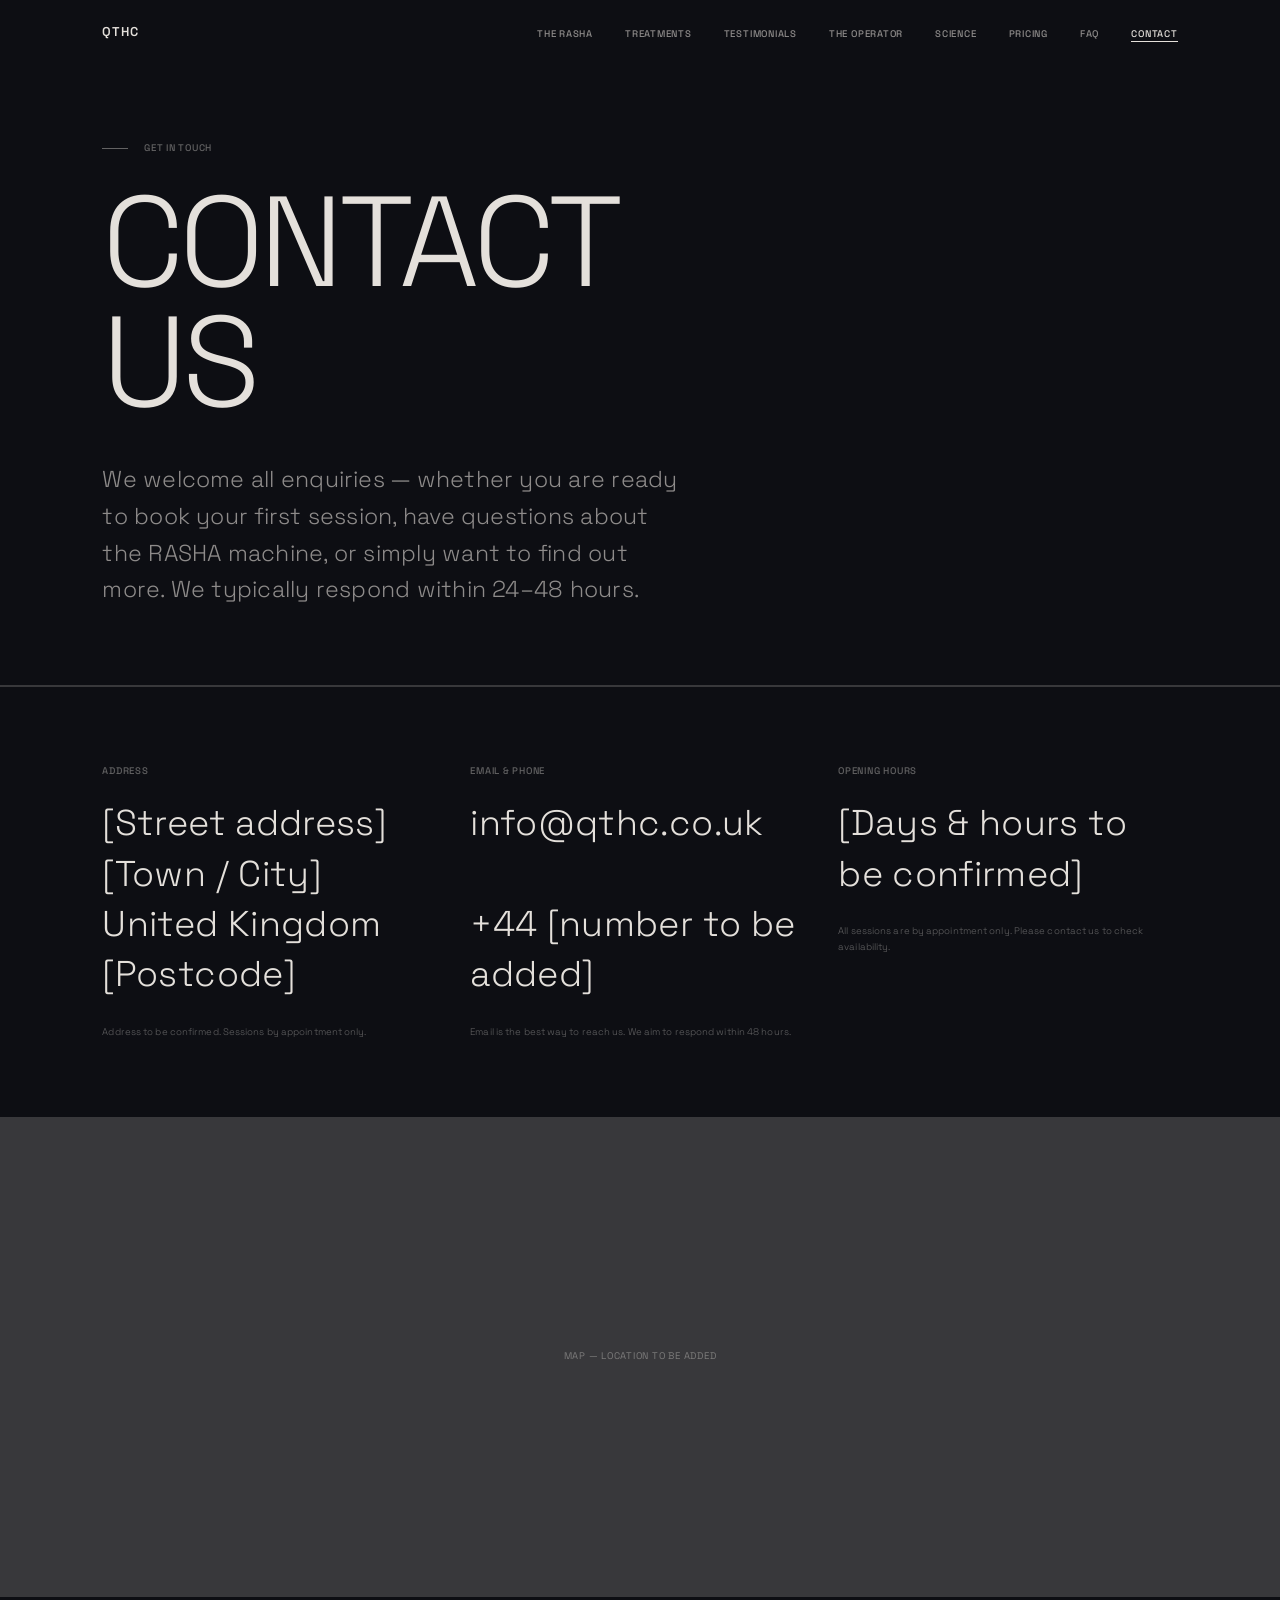
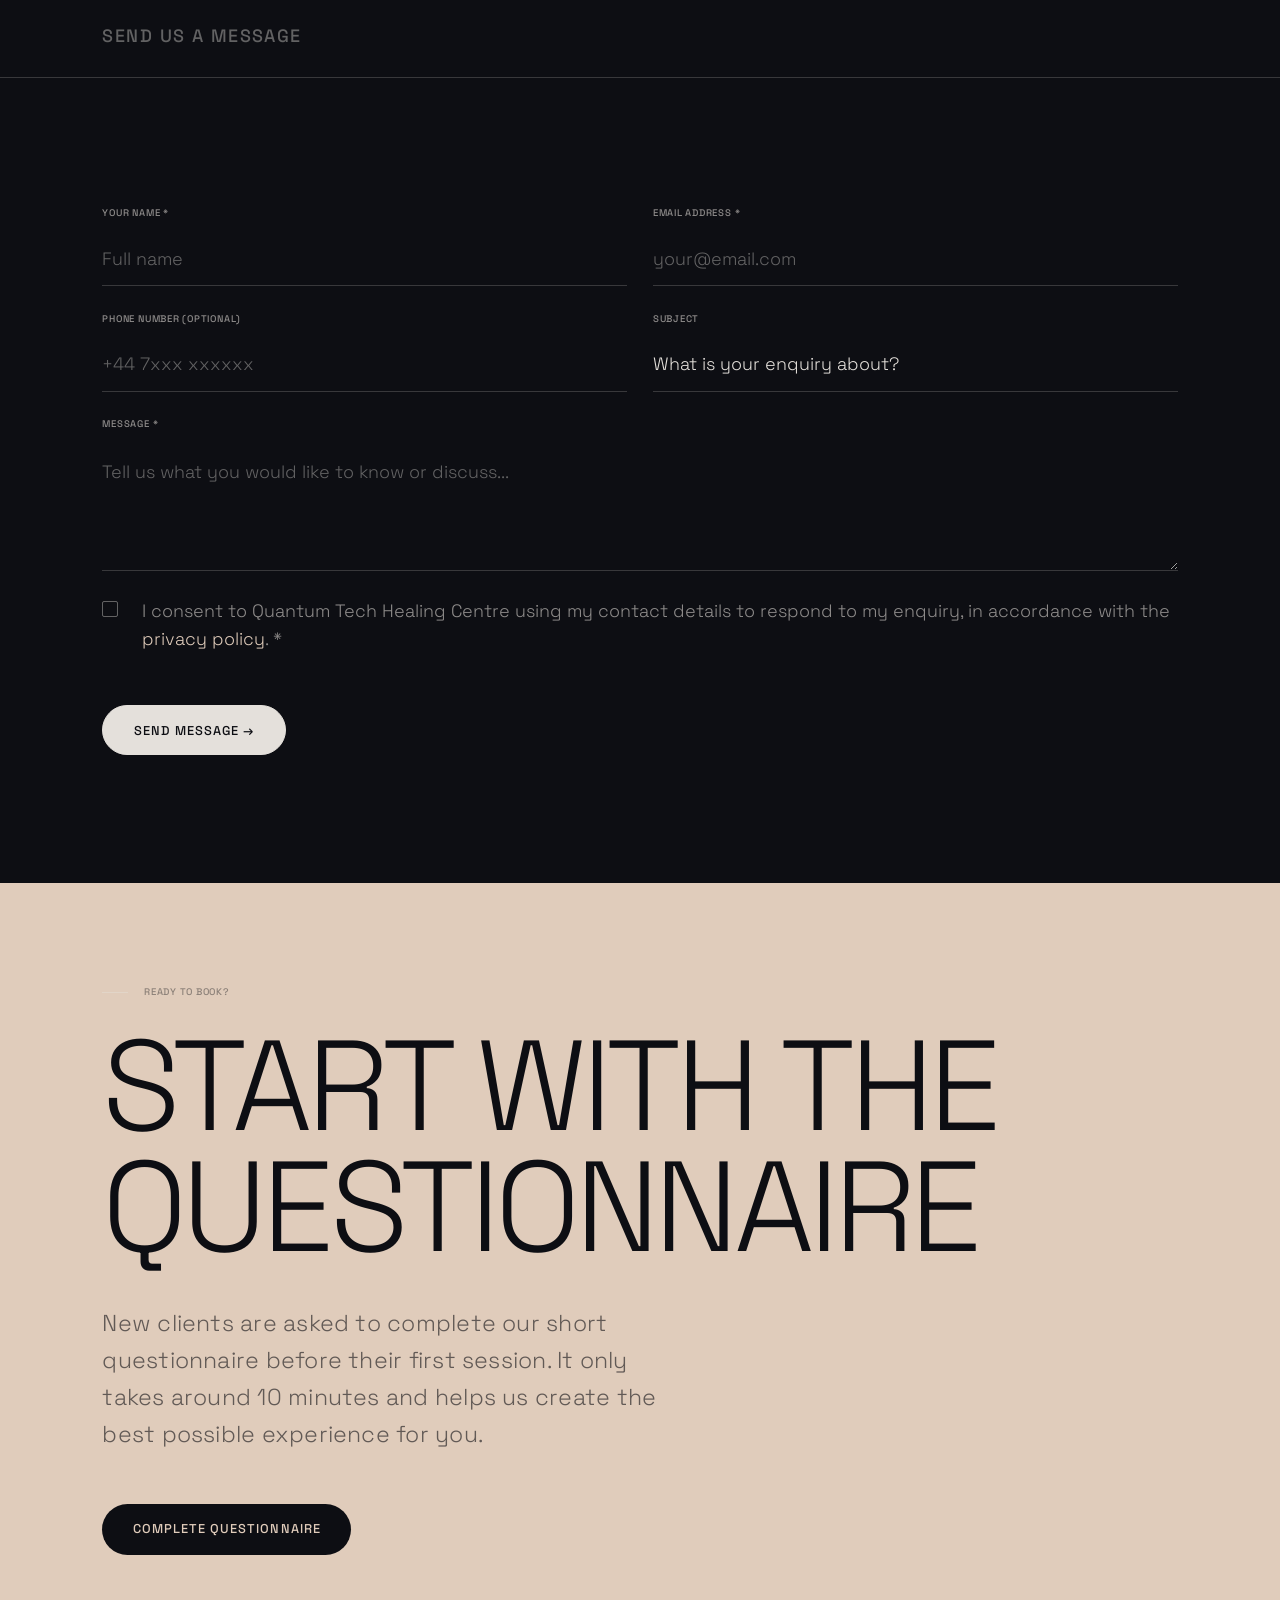
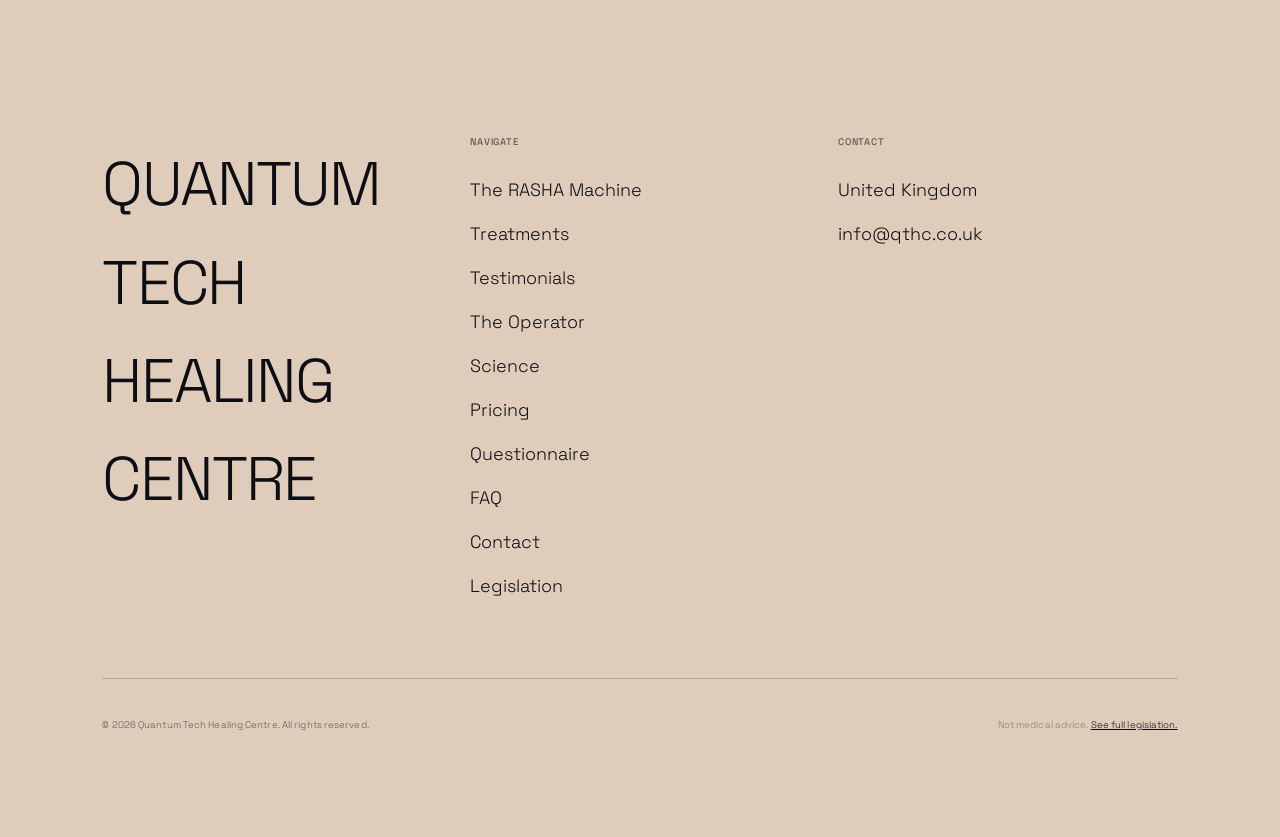
==== commit 24063e0b: "Add pricing page split, quantum field section on RASHA, and scroll-driven intro - Split Science & Pr" ====
--- a/Quantum Tech/site/contact.html
+++ b/Quantum Tech/site/contact.html
@@ -20,7 +20,8 @@
         <li><a href="treatments.html" class="nav-link">Treatments</a></li>
         <li><a href="testimonials.html" class="nav-link">Testimonials</a></li>
         <li><a href="operator.html" class="nav-link">The Operator</a></li>
-        <li><a href="science.html" class="nav-link">Science &amp; Pricing</a></li>
+        <li><a href="science.html" class="nav-link">Science</a></li>
+        <li><a href="pricing.html" class="nav-link">Pricing</a></li>
         <li><a href="faq.html" class="nav-link">FAQ</a></li>
         <li><a href="contact.html" class="nav-link">Contact</a></li>
       </ul>
@@ -36,6 +37,7 @@
     <a href="testimonials.html" class="overlay-link">Testimonials</a>
     <a href="operator.html" class="overlay-link">The Operator</a>
     <a href="science.html" class="overlay-link">Science</a>
+    <a href="pricing.html" class="overlay-link">Pricing</a>
     <a href="faq.html" class="overlay-link">FAQ</a>
     <a href="contact.html" class="overlay-link">Contact</a>
   </div>
@@ -185,7 +187,8 @@
           <li><a href="treatments.html" class="footer-link">Treatments</a></li>
           <li><a href="testimonials.html" class="footer-link">Testimonials</a></li>
           <li><a href="operator.html" class="footer-link">The Operator</a></li>
-          <li><a href="science.html" class="footer-link">Science &amp; Pricing</a></li>
+          <li><a href="science.html" class="footer-link">Science</a></li>
+          <li><a href="pricing.html" class="footer-link">Pricing</a></li>
           <li><a href="questionnaire.html" class="footer-link">Questionnaire</a></li>
           <li><a href="faq.html" class="footer-link">FAQ</a></li>
           <li><a href="contact.html" class="footer-link">Contact</a></li>
--- a/Quantum Tech/site/styles.css
+++ b/Quantum Tech/site/styles.css
@@ -1655,3 +1655,154 @@
     padding: var(--section-pad-v-sm) var(--margin-h);
   }
 }
+
+
+/* ============================================================
+   SCROLL-DRIVEN INTRO OVERLAY
+   Full-screen image grid inspired by nrly.co — columns drift
+   at different speeds for a parallax depth effect.
+   ============================================================ */
+
+/* ── Wrapper ──────────────────────────────────────────────── */
+#intro-scroll {
+  position: fixed;
+  inset: 0;
+  z-index: 9000;
+  overflow: hidden;
+  background: var(--color-dark-grey);
+  cursor: ns-resize;
+  user-select: none;
+}
+
+#intro-scroll.is-exiting {
+  opacity: 0;
+  pointer-events: none;
+  transition: opacity 0.8s cubic-bezier(0.19, 1, 0.22, 1);
+}
+
+/* ── Column grid ──────────────────────────────────────────── */
+.intro-grid {
+  position: absolute;
+  inset: 0;
+  display: grid;
+  grid-template-columns: repeat(4, 1fr);
+  gap: 0.3vw;
+  /* Extend beyond edges so scrolling never shows bare background */
+  left: -0.5vw;
+  right: -0.5vw;
+}
+
+.intro-col {
+  display: flex;
+  flex-direction: column;
+  gap: 0.3vw;
+  will-change: transform;
+}
+
+/* ── Individual image panels ──────────────────────────────── */
+.intro-img {
+  flex-shrink: 0;
+  width: 100%;
+  /* Portrait aspect ratio — same as nrly.co's 125% */
+  padding-top: 130%;
+  background-size: cover;
+  background-position: center;
+  background-repeat: no-repeat;
+  background-color: var(--color-dark-grey-06);
+  position: relative;
+}
+
+.intro-img::after {
+  content: '';
+  position: absolute;
+  inset: 0;
+  background: rgba(20, 20, 20, 0.25);
+}
+
+/* ── Text overlay ─────────────────────────────────────────── */
+.intro-overlay {
+  position: absolute;
+  inset: 0;
+  display: flex;
+  flex-direction: column;
+  align-items: flex-start;
+  justify-content: flex-end;
+  padding: 6vw var(--margin-h);
+  pointer-events: none;
+  z-index: 10;
+  background: linear-gradient(
+    to top,
+    rgba(20, 20, 20, 0.7) 0%,
+    transparent 55%
+  );
+}
+
+.intro-overlay-title {
+  font-size: clamp(2.4rem, 6vw, 8rem);
+  font-weight: 300;
+  letter-spacing: var(--ls-heading);
+  text-transform: uppercase;
+  line-height: 1.05;
+  color: var(--color-light-grey);
+  margin-bottom: 3vw;
+}
+
+.intro-overlay-hint {
+  font-size: var(--font-label);
+  font-weight: 500;
+  letter-spacing: var(--ls-label);
+  text-transform: uppercase;
+  color: var(--color-light-grey-04);
+  display: flex;
+  align-items: center;
+  gap: 1rem;
+  animation: intro-hint-pulse 2s ease-in-out infinite;
+}
+
+.intro-overlay-hint::before {
+  content: '';
+  display: block;
+  width: 1px;
+  height: 4vw;
+  background: var(--color-light-grey-04);
+  animation: intro-hint-line 2s ease-in-out infinite;
+}
+
+@keyframes intro-hint-pulse {
+  0%, 100% { opacity: 0.5; }
+  50% { opacity: 1; }
+}
+
+@keyframes intro-hint-line {
+  0%, 100% { transform: scaleY(1); opacity: 0.5; }
+  50% { transform: scaleY(1.4); opacity: 1; }
+}
+
+/* ── Progress bar ─────────────────────────────────────────── */
+.intro-progress {
+  position: absolute;
+  bottom: 0;
+  left: 0;
+  right: 0;
+  height: 2px;
+  background: rgba(255, 255, 255, 0.08);
+  z-index: 20;
+}
+
+.intro-progress-fill {
+  height: 100%;
+  width: 0%;
+  background: var(--color-sand);
+  transition: width 0.05s linear;
+}
+
+/* ── Mobile adjustments ───────────────────────────────────── */
+@media (max-width: 600px) {
+  .intro-grid {
+    grid-template-columns: repeat(2, 1fr);
+  }
+
+  .intro-overlay-title {
+    font-size: clamp(2.4rem, 10vw, 5rem);
+  }
+}
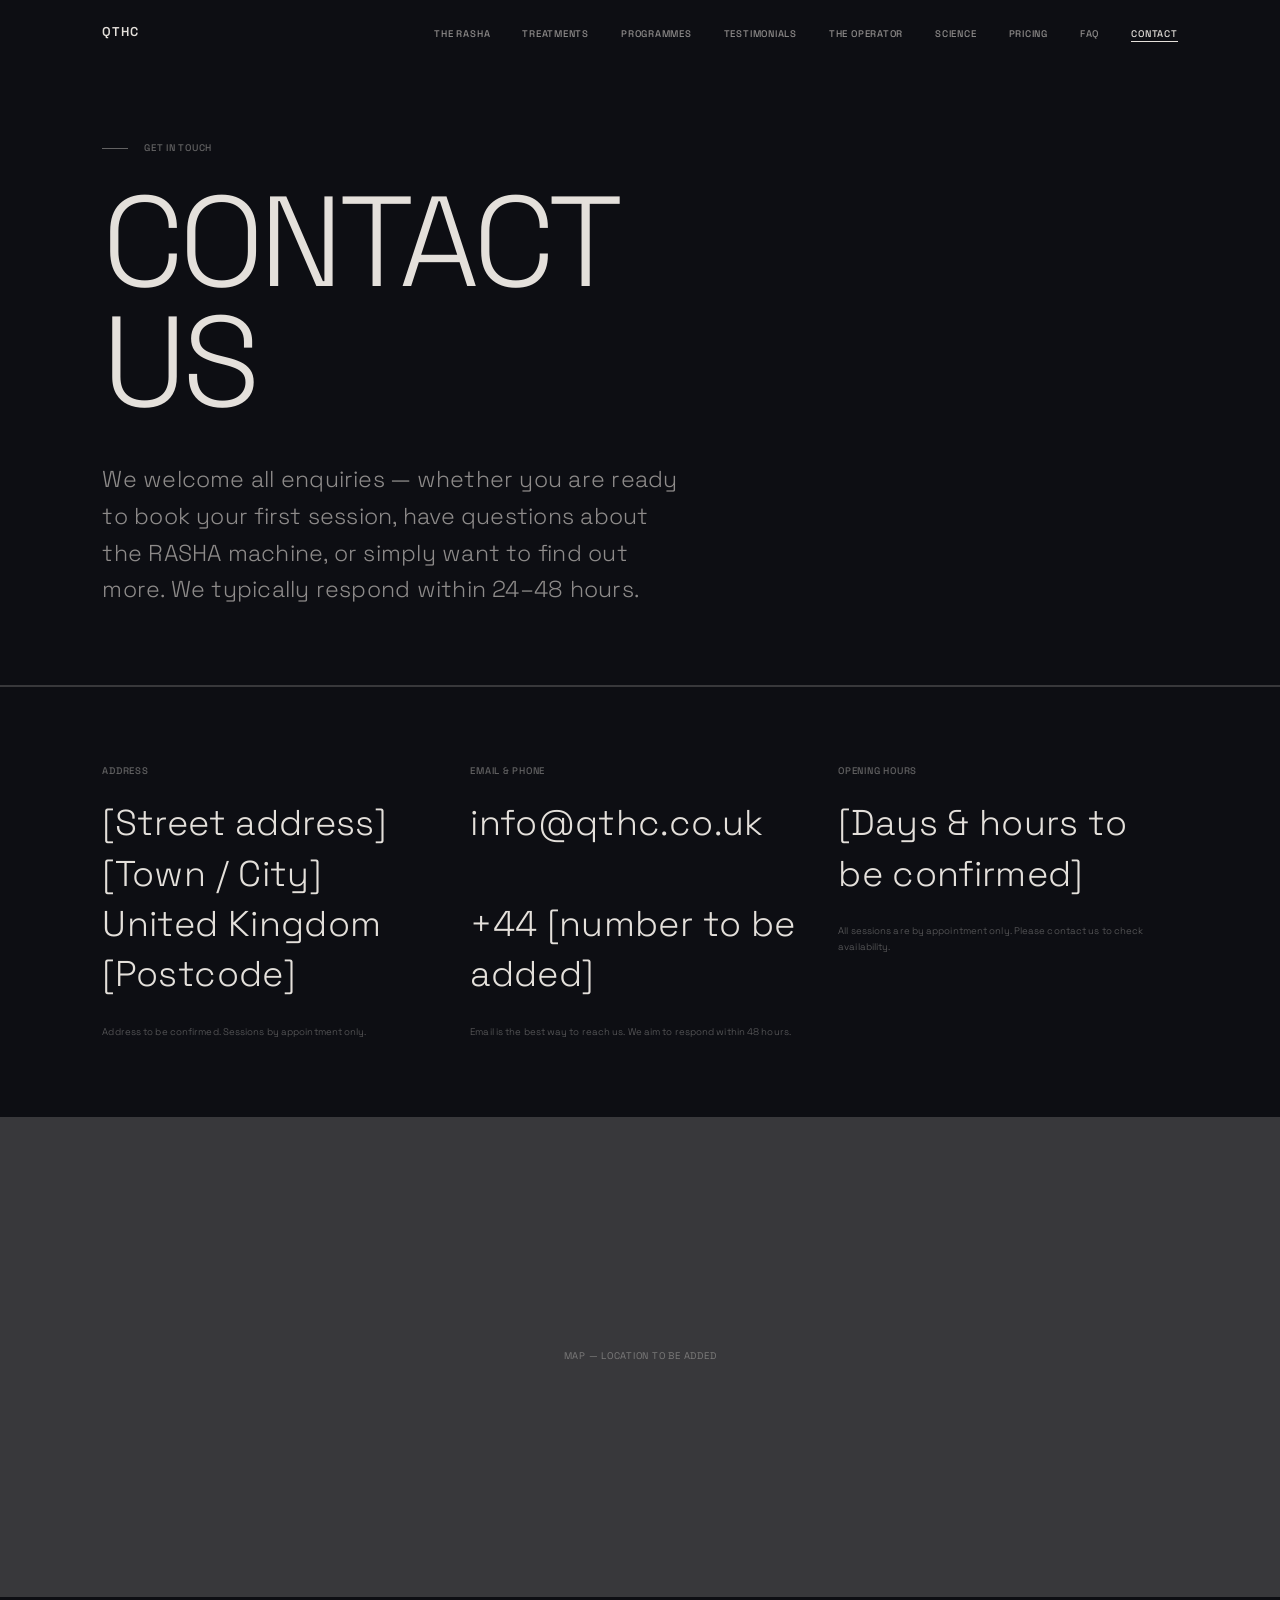
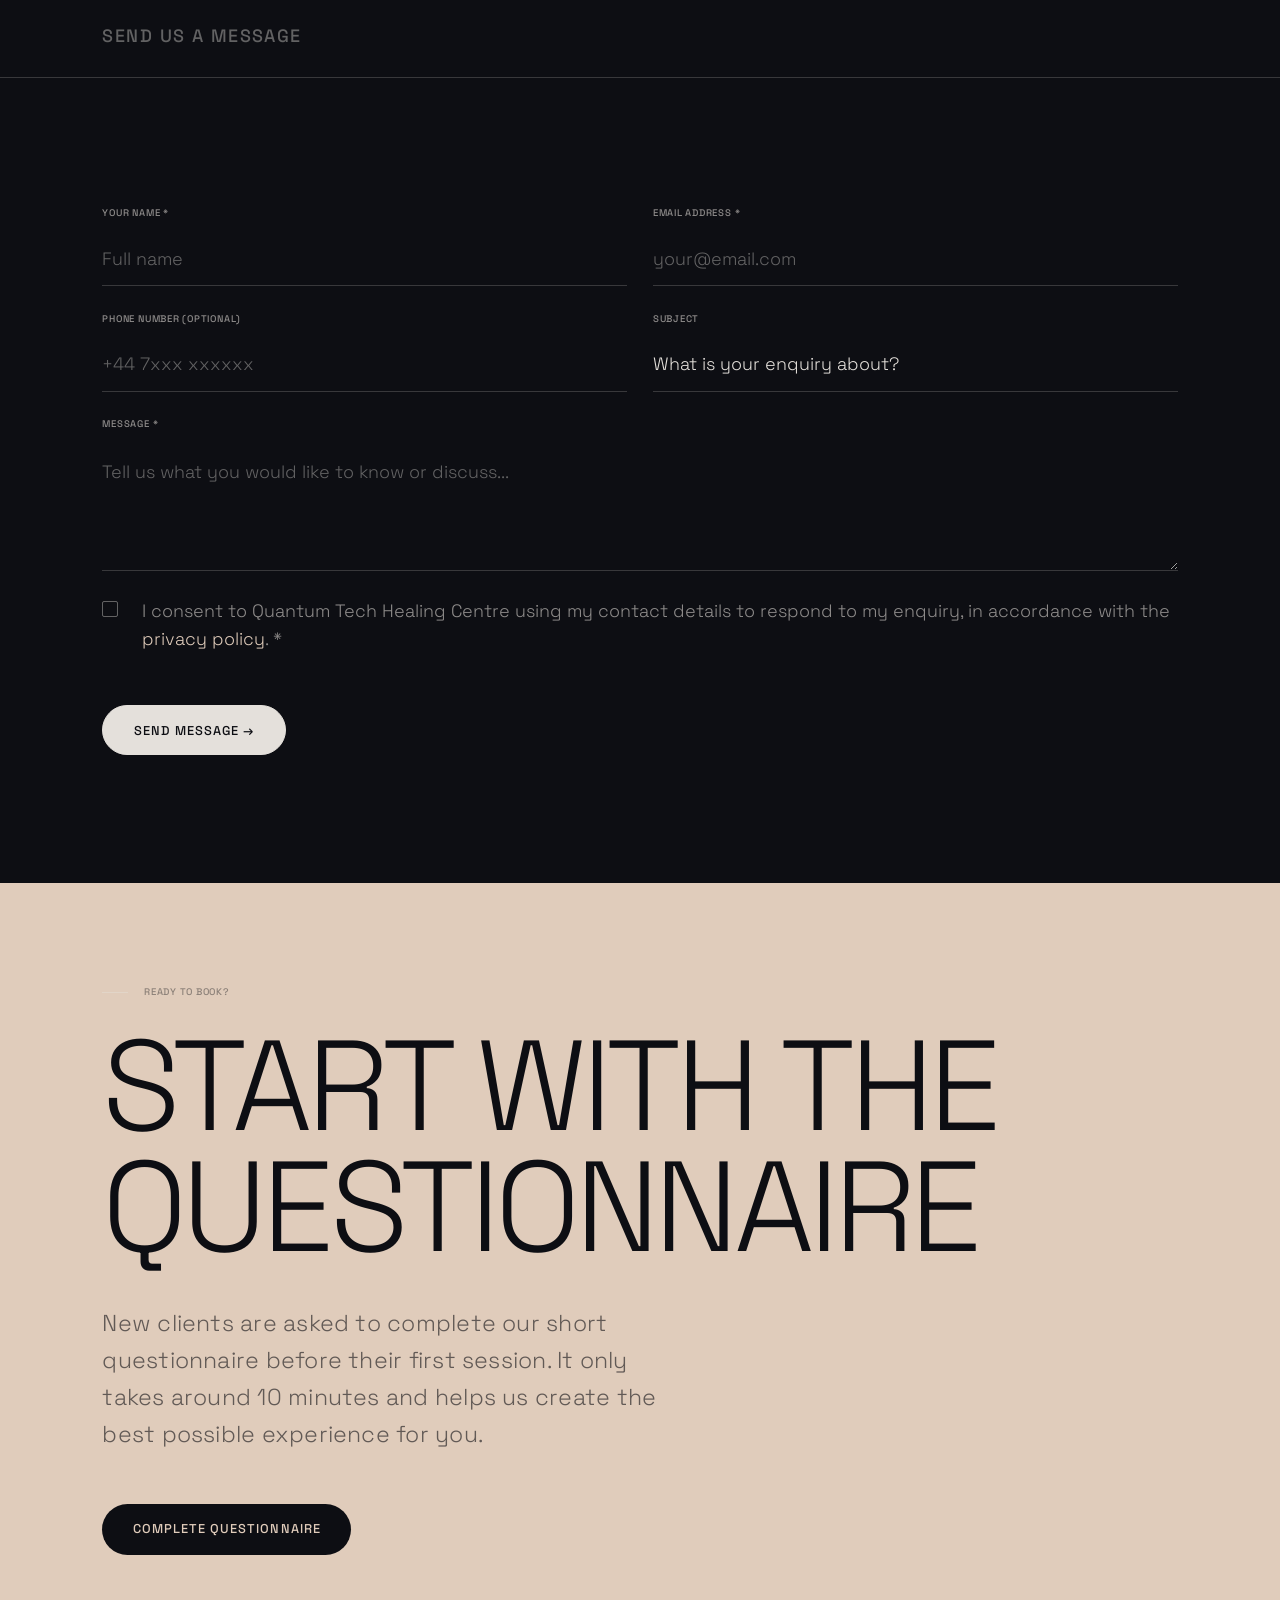
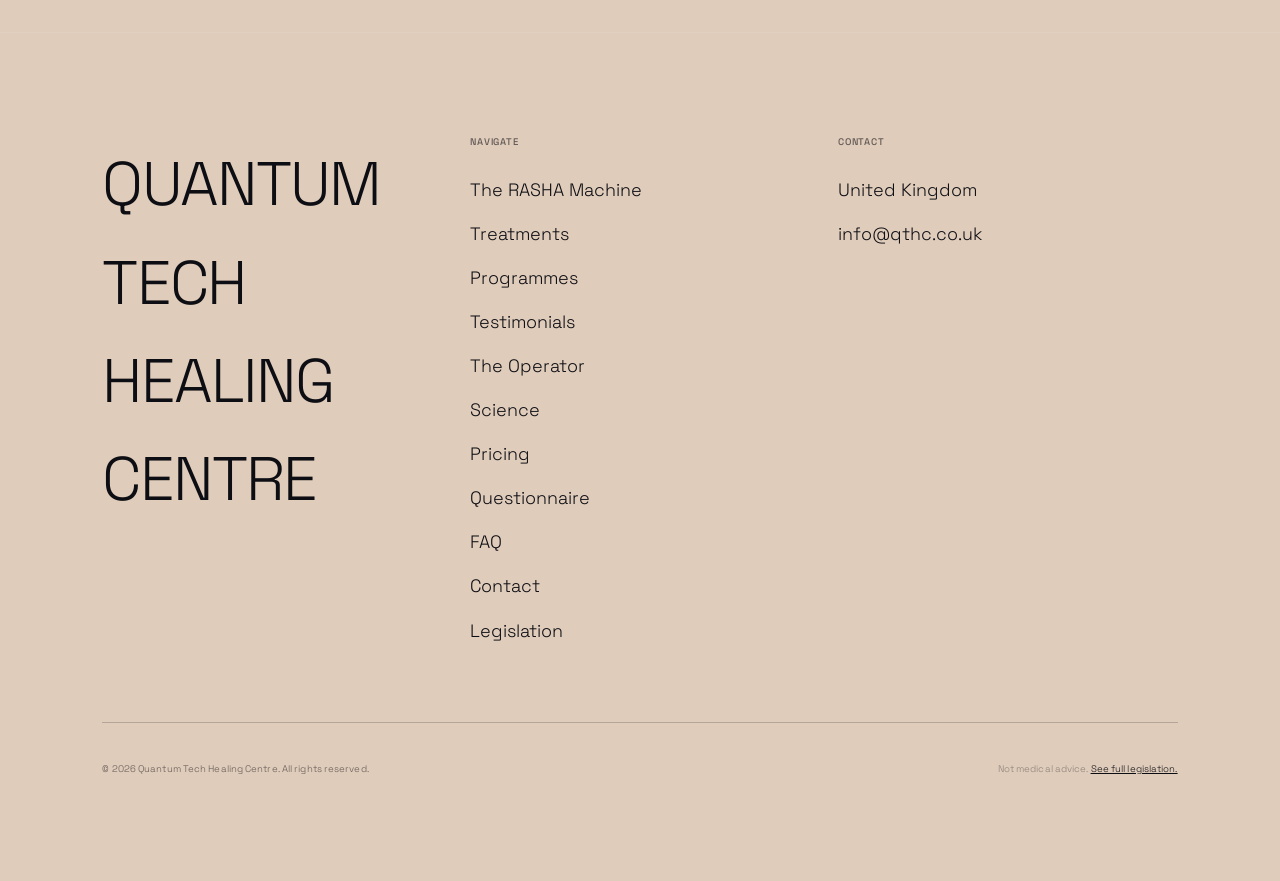
==== commit 0c4fe93b: "Add Programmes page with full RASHA directory, bolder intro title, Programmes in all navs" ====
--- a/Quantum Tech/site/contact.html
+++ b/Quantum Tech/site/contact.html
@@ -18,6 +18,7 @@
       <ul class="nav-links" role="list">
         <li><a href="rasha.html" class="nav-link">The RASHA</a></li>
         <li><a href="treatments.html" class="nav-link">Treatments</a></li>
+        <li><a href="programmes.html" class="nav-link">Programmes</a></li>
         <li><a href="testimonials.html" class="nav-link">Testimonials</a></li>
         <li><a href="operator.html" class="nav-link">The Operator</a></li>
         <li><a href="science.html" class="nav-link">Science</a></li>
@@ -34,6 +35,7 @@
   <div class="nav-overlay" role="dialog" aria-label="Mobile navigation">
     <a href="rasha.html" class="overlay-link">The RASHA</a>
     <a href="treatments.html" class="overlay-link">Treatments</a>
+    <a href="programmes.html" class="overlay-link">Programmes</a>
     <a href="testimonials.html" class="overlay-link">Testimonials</a>
     <a href="operator.html" class="overlay-link">The Operator</a>
     <a href="science.html" class="overlay-link">Science</a>
@@ -185,6 +187,7 @@
         <ul class="footer-links">
           <li><a href="rasha.html" class="footer-link">The RASHA Machine</a></li>
           <li><a href="treatments.html" class="footer-link">Treatments</a></li>
+          <li><a href="programmes.html" class="footer-link">Programmes</a></li>
           <li><a href="testimonials.html" class="footer-link">Testimonials</a></li>
           <li><a href="operator.html" class="footer-link">The Operator</a></li>
           <li><a href="science.html" class="footer-link">Science</a></li>
--- a/Quantum Tech/site/styles.css
+++ b/Quantum Tech/site/styles.css
@@ -1670,7 +1670,7 @@
   z-index: 9000;
   overflow: hidden;
   background: var(--color-dark-grey);
-  cursor: ns-resize;
+  cursor: pointer;
   user-select: none;
 }
 
@@ -1696,8 +1696,16 @@
   display: flex;
   flex-direction: column;
   gap: 0.3vw;
-  will-change: transform;
-}
+}
+
+@keyframes introScrollUp {
+  from { transform: translateY(0); }
+  to   { transform: translateY(-50%); }
+}
+.intro-col[data-speed="0.7"]  { animation: introScrollUp 40s linear infinite; }
+.intro-col[data-speed="1.0"]  { animation: introScrollUp 28s linear infinite; }
+.intro-col[data-speed="0.85"] { animation: introScrollUp 33s linear infinite; }
+.intro-col[data-speed="1.15"] { animation: introScrollUp 24s linear infinite; }
 
 /* ── Individual image panels ──────────────────────────────── */
 .intro-img {
@@ -1706,7 +1714,7 @@
   /* Portrait aspect ratio — same as nrly.co's 125% */
   padding-top: 130%;
   background-size: cover;
-  background-position: center;
+  background-position: top center;
   background-repeat: no-repeat;
   background-color: var(--color-dark-grey-06);
   position: relative;
@@ -1738,8 +1746,8 @@
 }
 
 .intro-overlay-title {
-  font-size: clamp(2.4rem, 6vw, 8rem);
-  font-weight: 300;
+  font-size: clamp(3rem, 11vw, 16rem);
+  font-weight: 600;
   letter-spacing: var(--ls-heading);
   text-transform: uppercase;
   line-height: 1.05;
@@ -1803,6 +1811,6 @@
   }
 
   .intro-overlay-title {
-    font-size: clamp(2.4rem, 10vw, 5rem);
-  }
-}
+    font-size: clamp(2.8rem, 13vw, 6rem);
+  }
+}
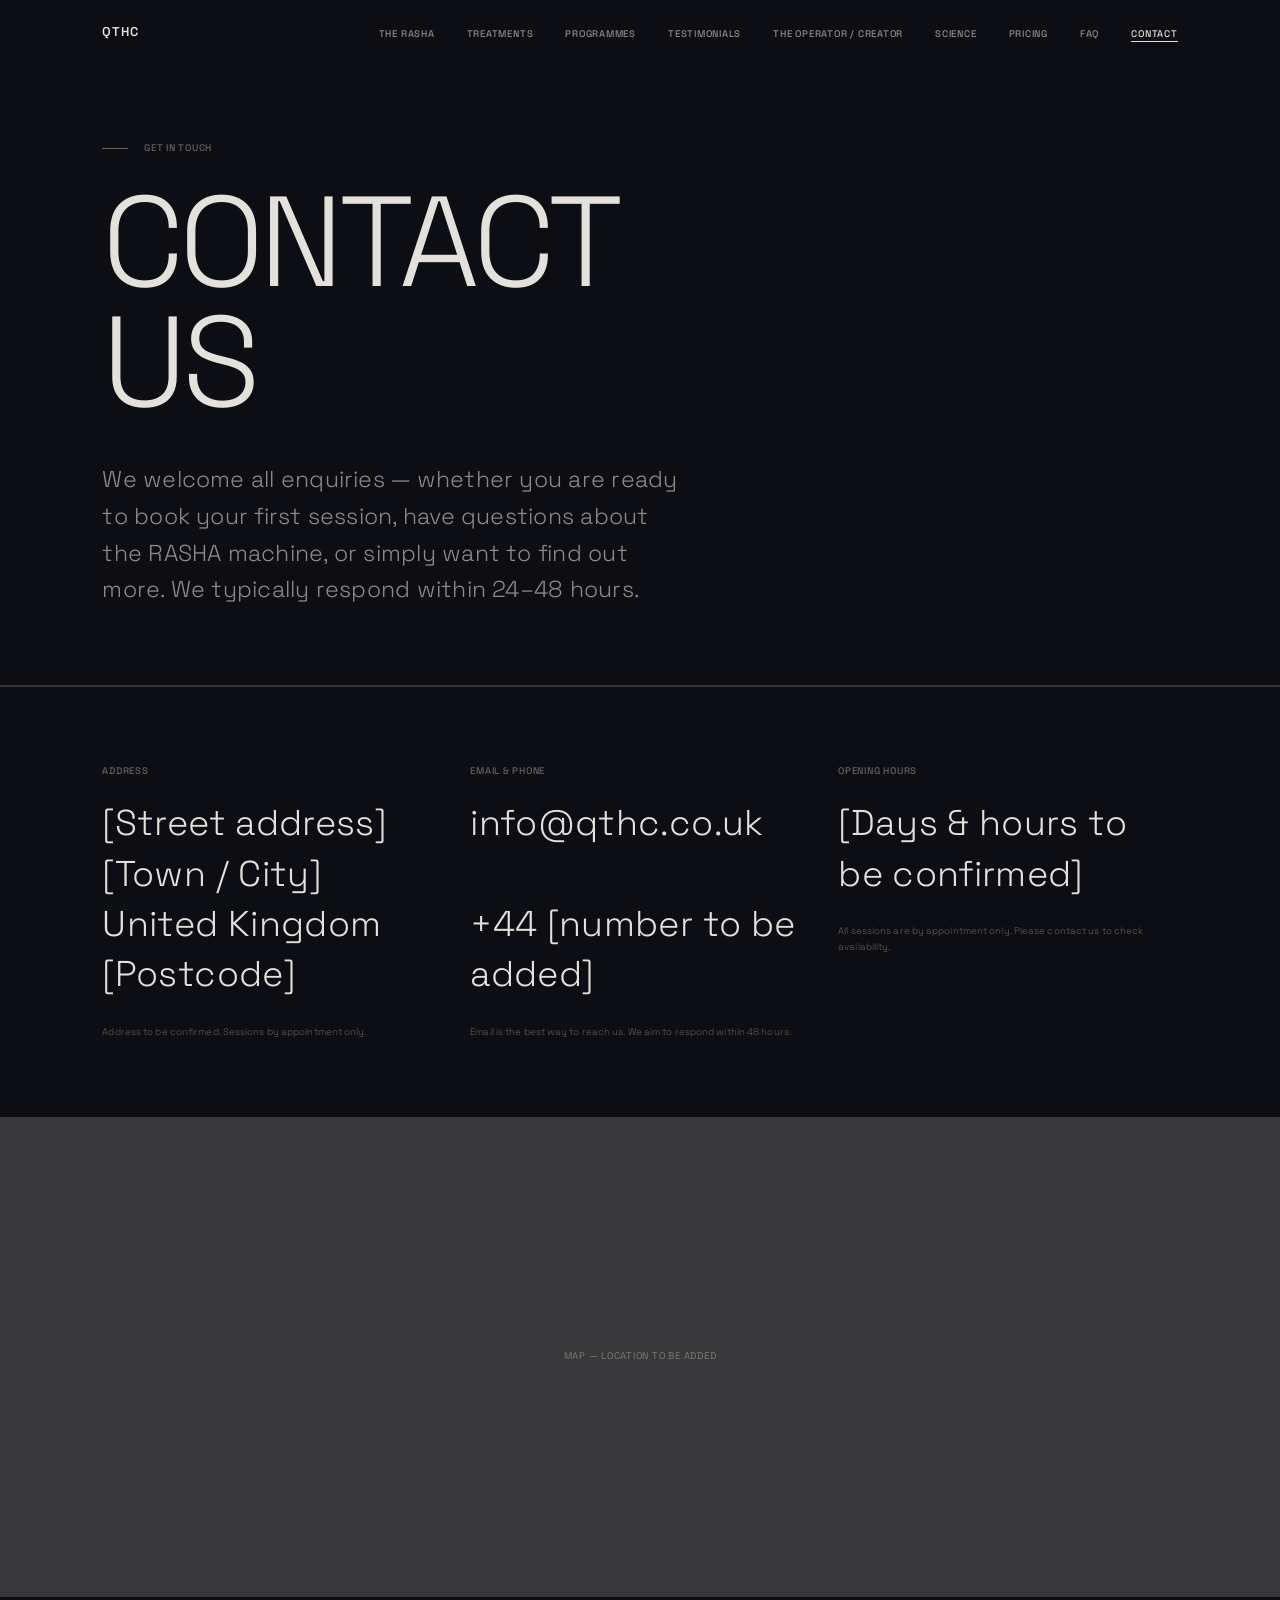
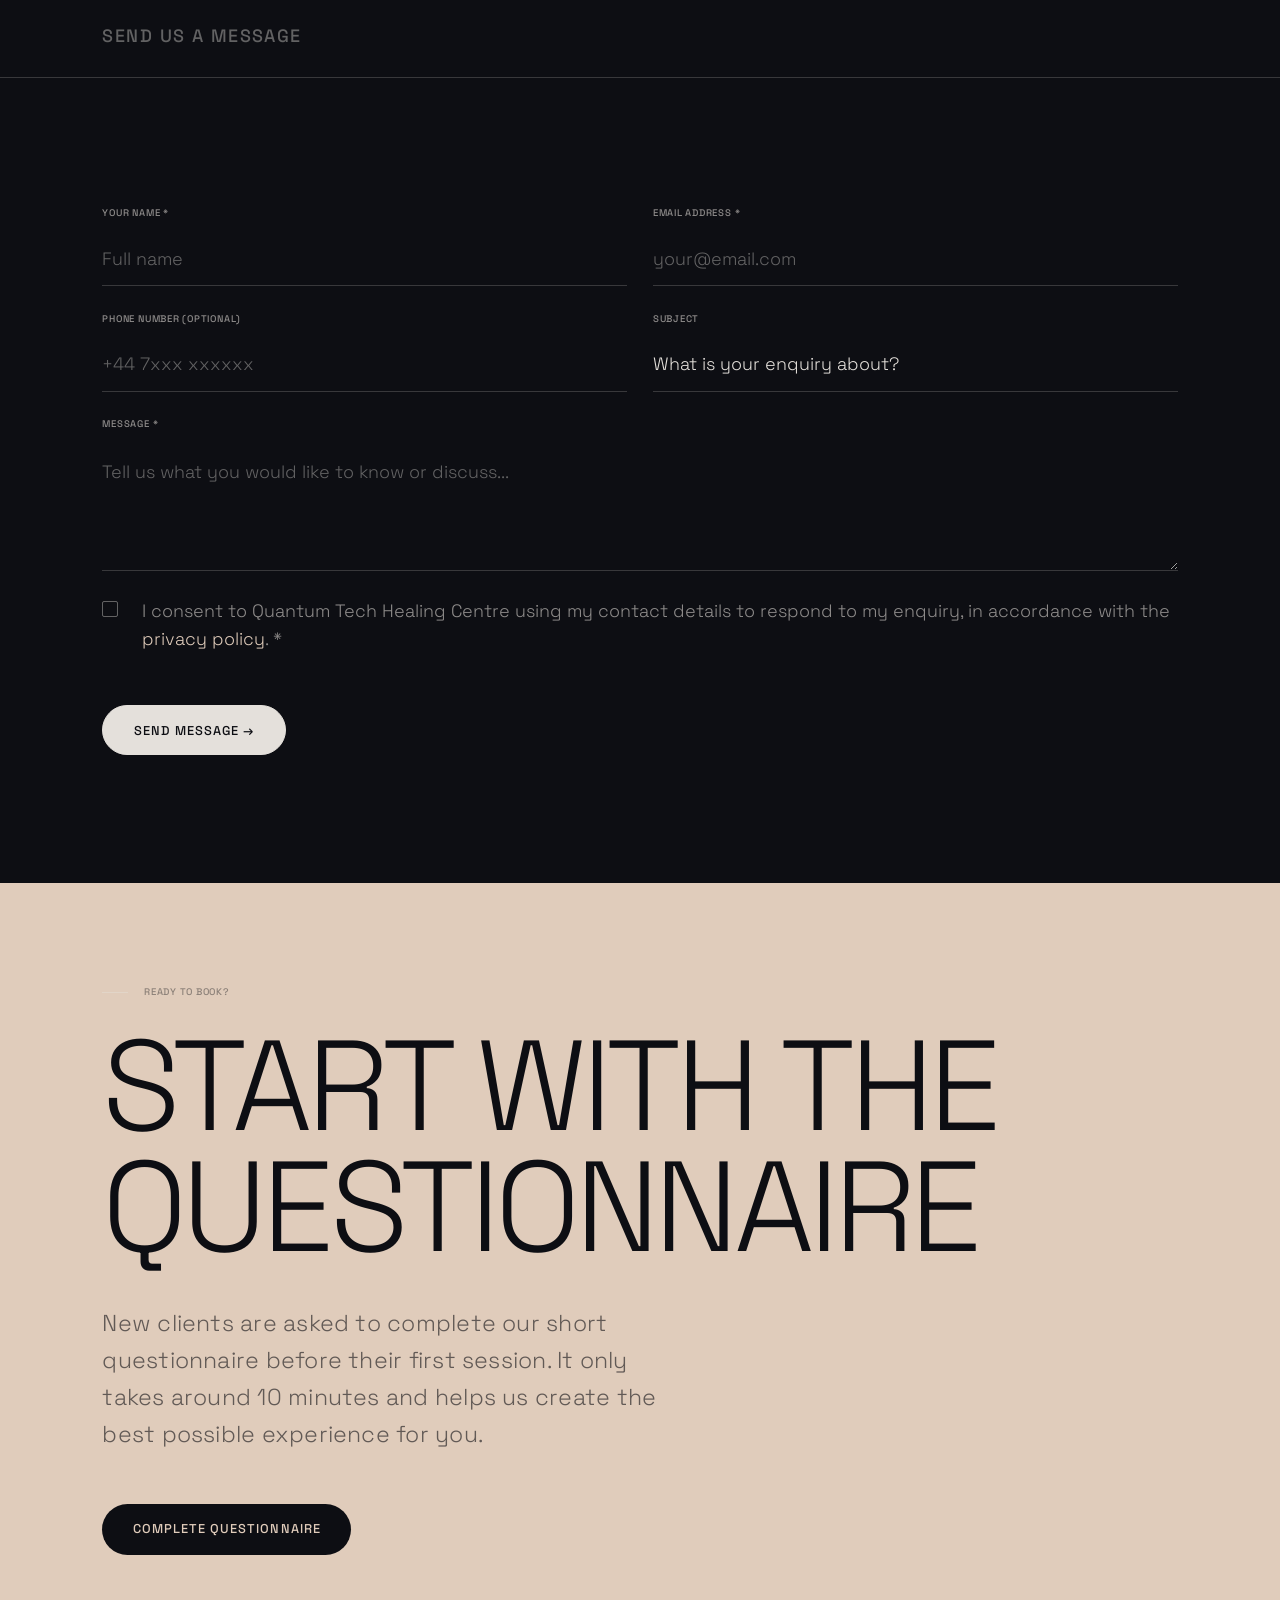
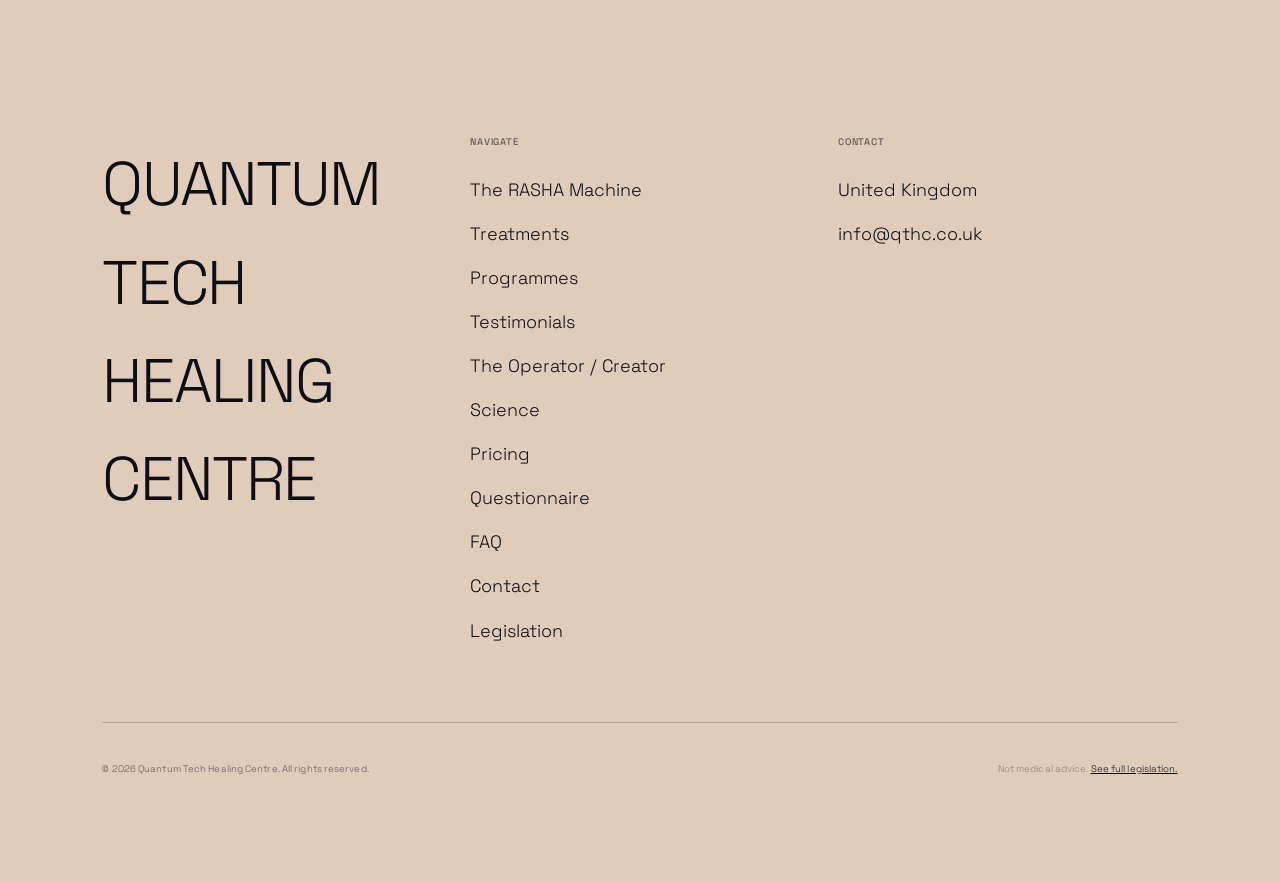
==== commit fd551893: "Rename nav link to 'The Operator / Creator' across all pages https://claude.ai/code/session_01Ro7r7P" ====
--- a/Quantum Tech/site/contact.html
+++ b/Quantum Tech/site/contact.html
@@ -20,7 +20,7 @@
         <li><a href="treatments.html" class="nav-link">Treatments</a></li>
         <li><a href="programmes.html" class="nav-link">Programmes</a></li>
         <li><a href="testimonials.html" class="nav-link">Testimonials</a></li>
-        <li><a href="operator.html" class="nav-link">The Operator</a></li>
+        <li><a href="operator.html" class="nav-link">The Operator / Creator</a></li>
         <li><a href="science.html" class="nav-link">Science</a></li>
         <li><a href="pricing.html" class="nav-link">Pricing</a></li>
         <li><a href="faq.html" class="nav-link">FAQ</a></li>
@@ -37,7 +37,7 @@
     <a href="treatments.html" class="overlay-link">Treatments</a>
     <a href="programmes.html" class="overlay-link">Programmes</a>
     <a href="testimonials.html" class="overlay-link">Testimonials</a>
-    <a href="operator.html" class="overlay-link">The Operator</a>
+    <a href="operator.html" class="overlay-link">The Operator / Creator</a>
     <a href="science.html" class="overlay-link">Science</a>
     <a href="pricing.html" class="overlay-link">Pricing</a>
     <a href="faq.html" class="overlay-link">FAQ</a>
@@ -189,7 +189,7 @@
           <li><a href="treatments.html" class="footer-link">Treatments</a></li>
           <li><a href="programmes.html" class="footer-link">Programmes</a></li>
           <li><a href="testimonials.html" class="footer-link">Testimonials</a></li>
-          <li><a href="operator.html" class="footer-link">The Operator</a></li>
+          <li><a href="operator.html" class="footer-link">The Operator / Creator</a></li>
           <li><a href="science.html" class="footer-link">Science</a></li>
           <li><a href="pricing.html" class="footer-link">Pricing</a></li>
           <li><a href="questionnaire.html" class="footer-link">Questionnaire</a></li>
--- a/Quantum Tech/site/styles.css
+++ b/Quantum Tech/site/styles.css
@@ -896,6 +896,7 @@
   font-size: var(--font-h4);
   font-weight: 400;
   letter-spacing: var(--ls-heading);
+  color: var(--color-light-grey);
 }
 
 .faq-question .q-icon {
@@ -1696,6 +1697,8 @@
   display: flex;
   flex-direction: column;
   gap: 0.3vw;
+  will-change: transform;
+  backface-visibility: hidden;
 }
 
 @keyframes introScrollUp {
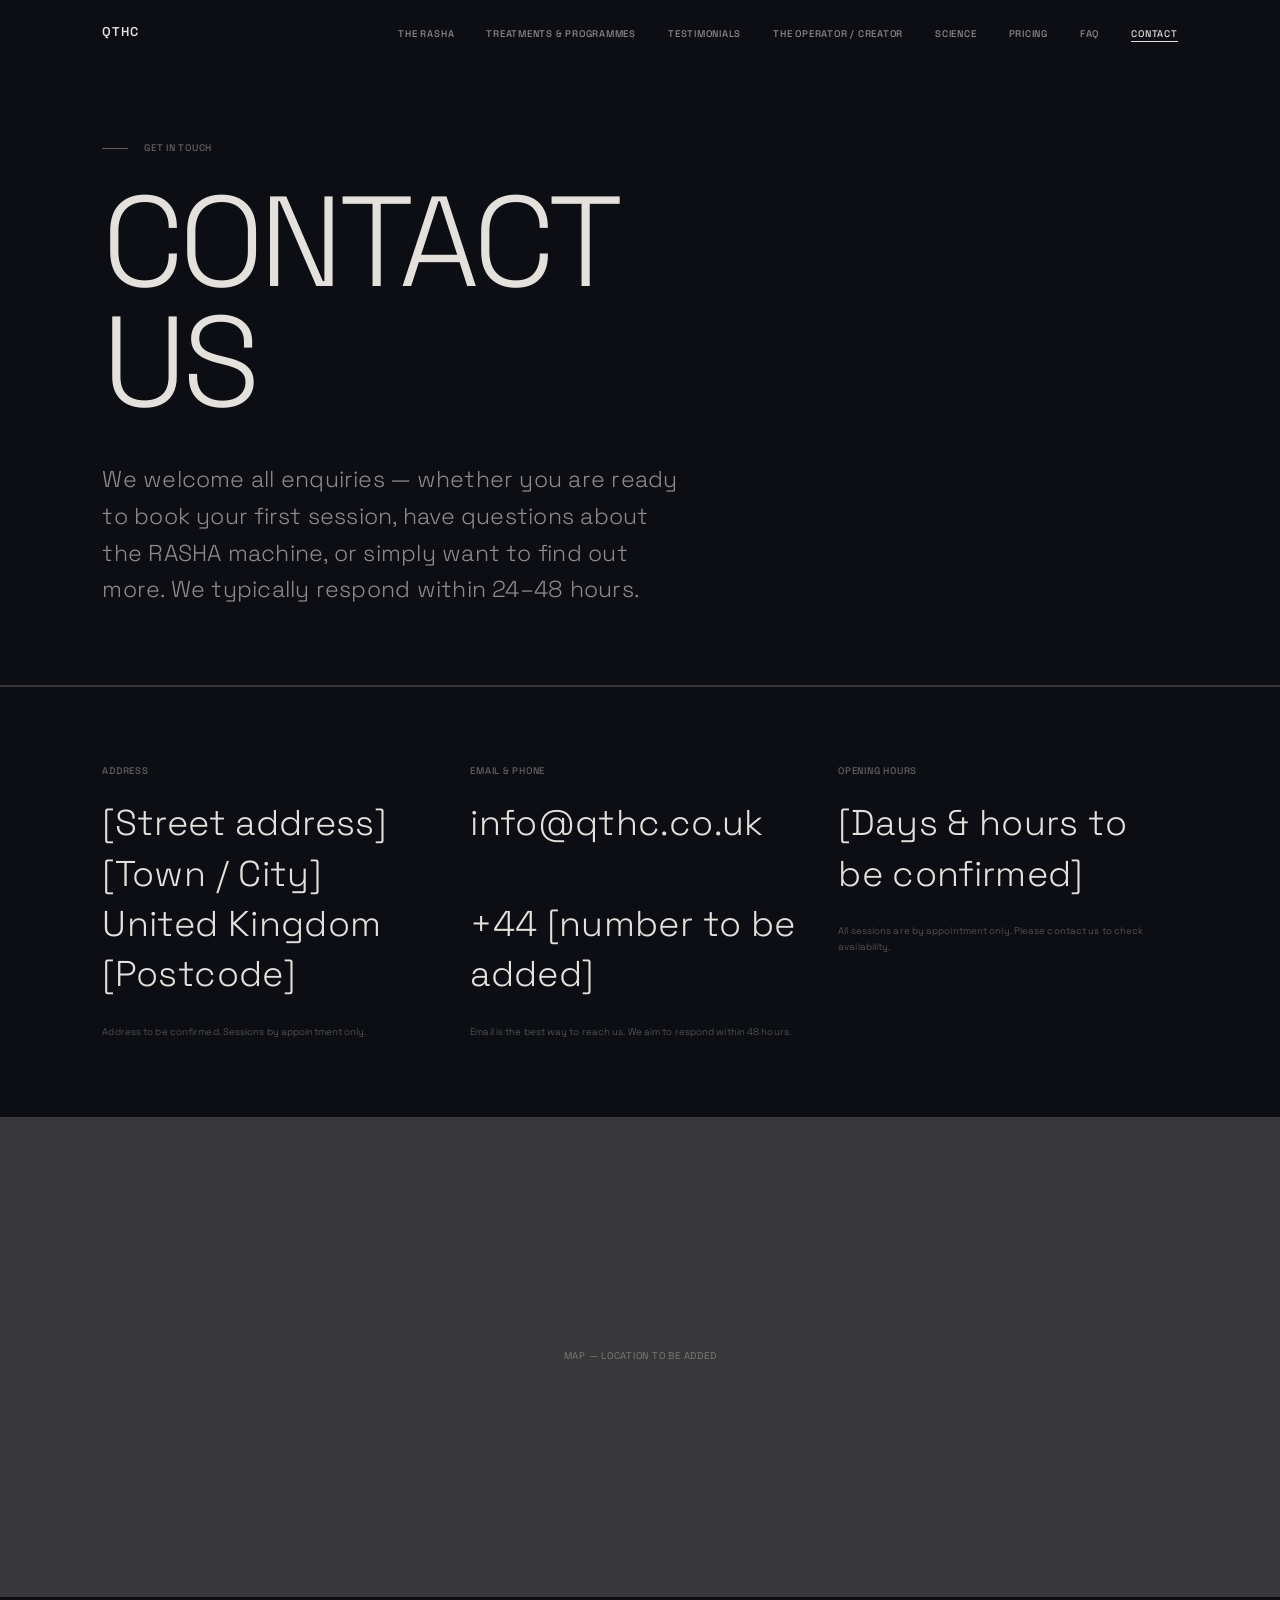
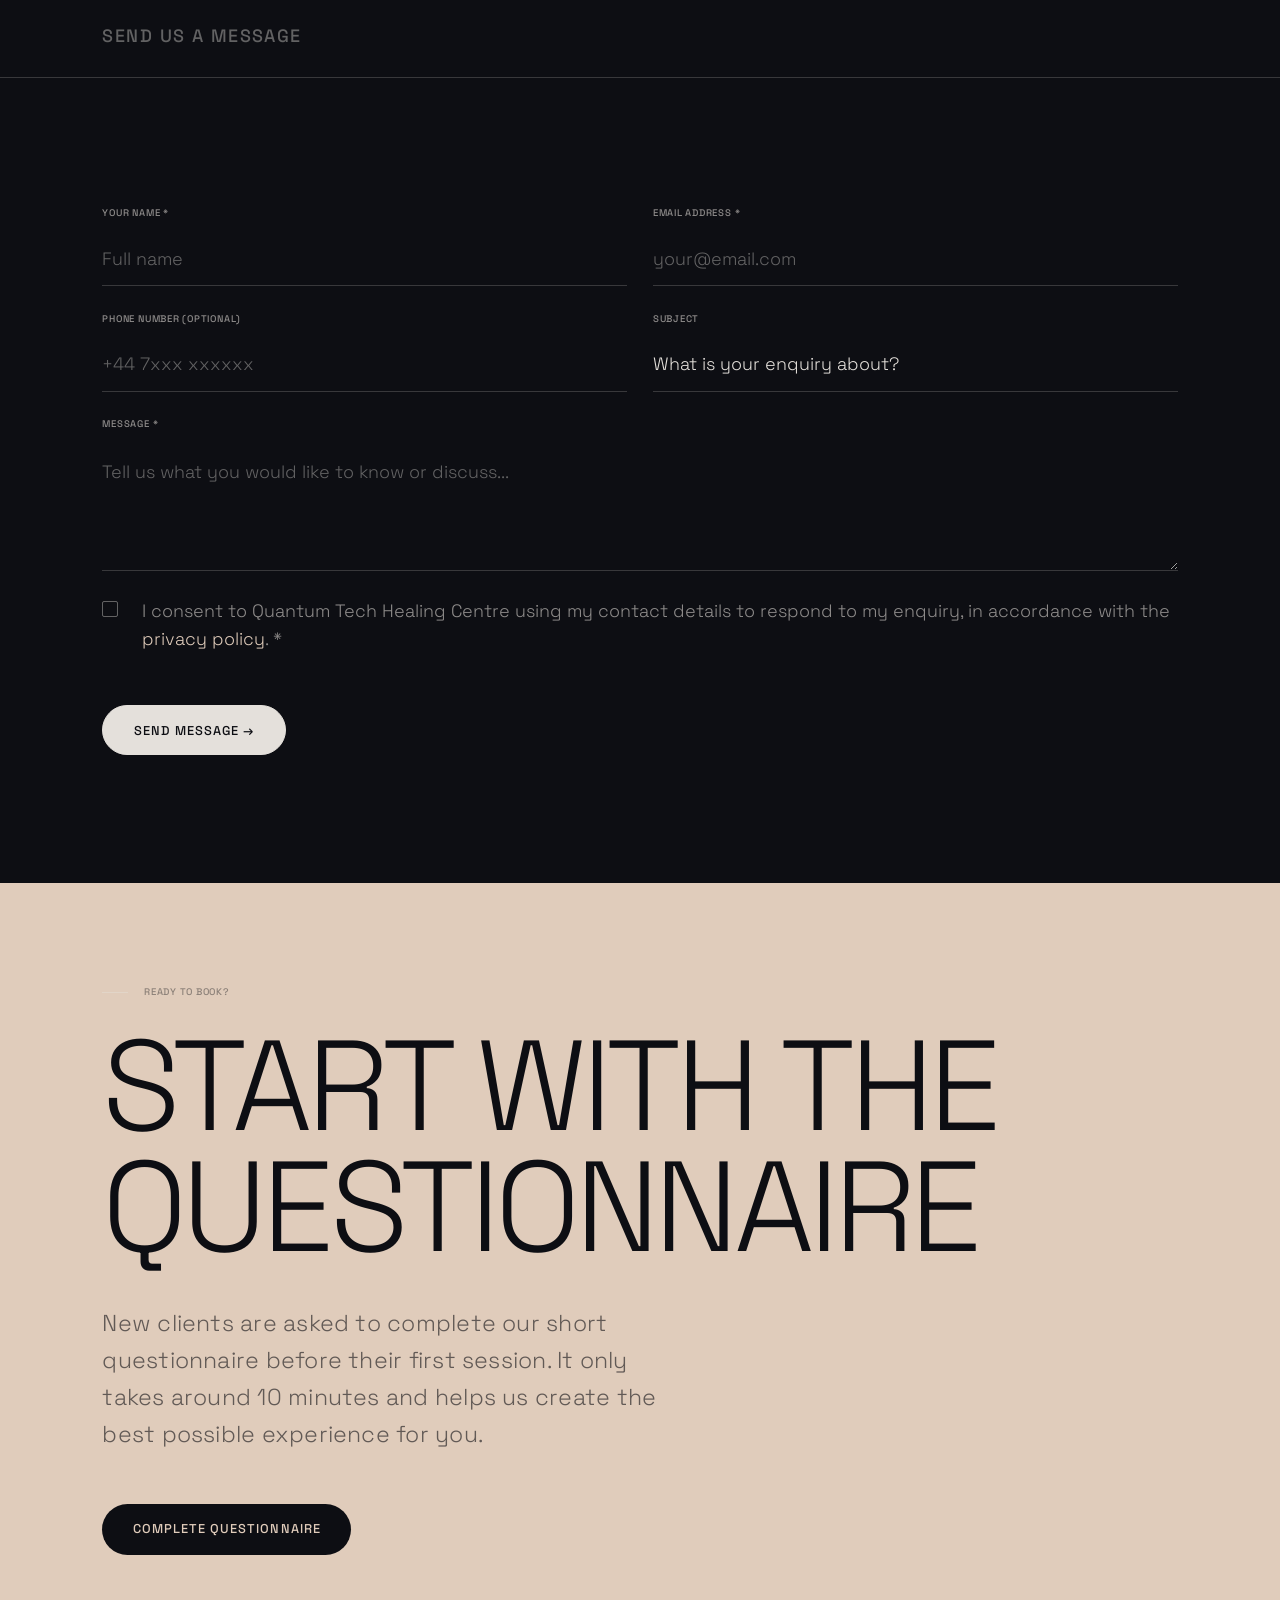
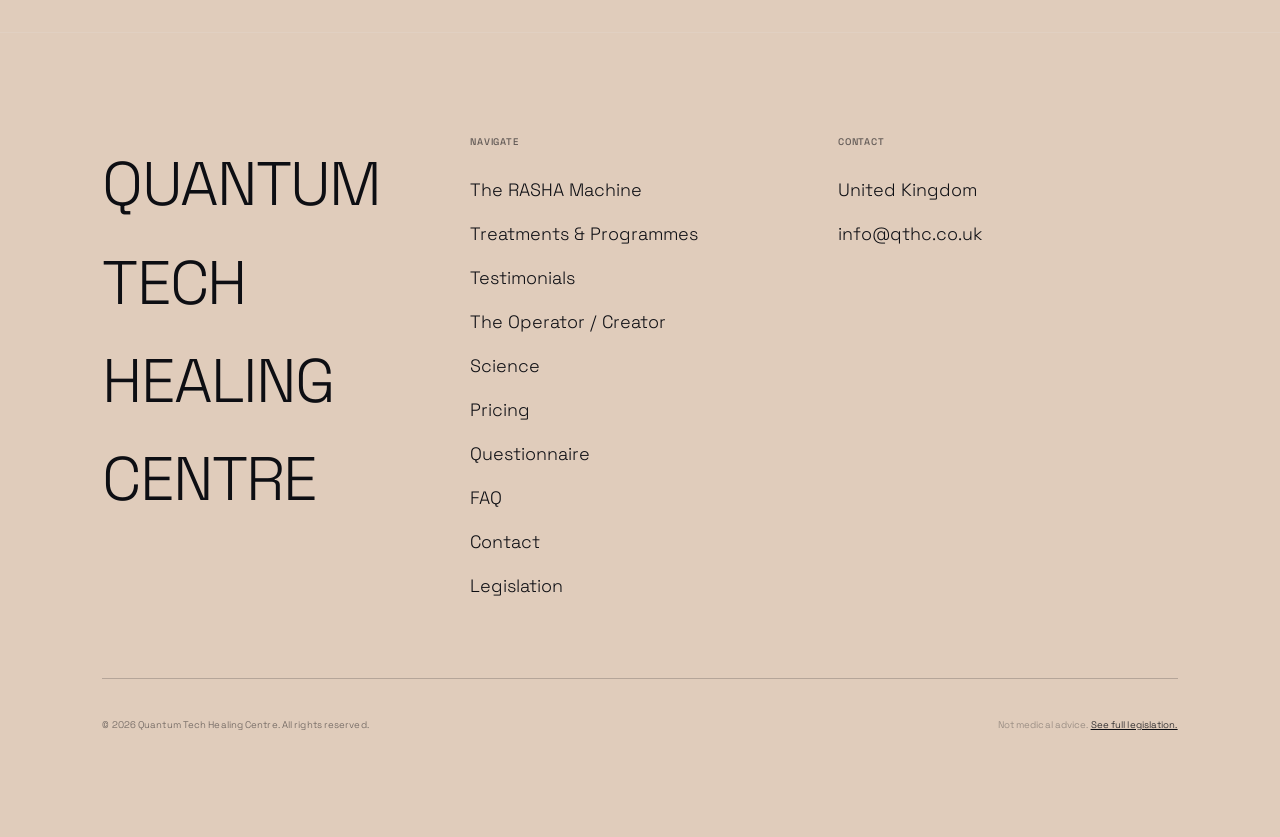
==== commit f9780030: "5 site-wide updates: merge Treatments+Programmes, gold cards, teaser size, operator text, science cl" ====
--- a/Quantum Tech/site/contact.html
+++ b/Quantum Tech/site/contact.html
@@ -17,8 +17,7 @@
       <a href="index.html" class="nav-logo">QTHC</a>
       <ul class="nav-links" role="list">
         <li><a href="rasha.html" class="nav-link">The RASHA</a></li>
-        <li><a href="treatments.html" class="nav-link">Treatments</a></li>
-        <li><a href="programmes.html" class="nav-link">Programmes</a></li>
+        <li><a href="treatments.html" class="nav-link">Treatments &amp; Programmes</a></li>
         <li><a href="testimonials.html" class="nav-link">Testimonials</a></li>
         <li><a href="operator.html" class="nav-link">The Operator / Creator</a></li>
         <li><a href="science.html" class="nav-link">Science</a></li>
@@ -34,8 +33,7 @@
 
   <div class="nav-overlay" role="dialog" aria-label="Mobile navigation">
     <a href="rasha.html" class="overlay-link">The RASHA</a>
-    <a href="treatments.html" class="overlay-link">Treatments</a>
-    <a href="programmes.html" class="overlay-link">Programmes</a>
+    <a href="treatments.html" class="overlay-link">Treatments &amp; Programmes</a>
     <a href="testimonials.html" class="overlay-link">Testimonials</a>
     <a href="operator.html" class="overlay-link">The Operator / Creator</a>
     <a href="science.html" class="overlay-link">Science</a>
@@ -186,8 +184,7 @@
         <p class="footer-col-title">Navigate</p>
         <ul class="footer-links">
           <li><a href="rasha.html" class="footer-link">The RASHA Machine</a></li>
-          <li><a href="treatments.html" class="footer-link">Treatments</a></li>
-          <li><a href="programmes.html" class="footer-link">Programmes</a></li>
+          <li><a href="treatments.html" class="footer-link">Treatments &amp; Programmes</a></li>
           <li><a href="testimonials.html" class="footer-link">Testimonials</a></li>
           <li><a href="operator.html" class="footer-link">The Operator / Creator</a></li>
           <li><a href="science.html" class="footer-link">Science</a></li>
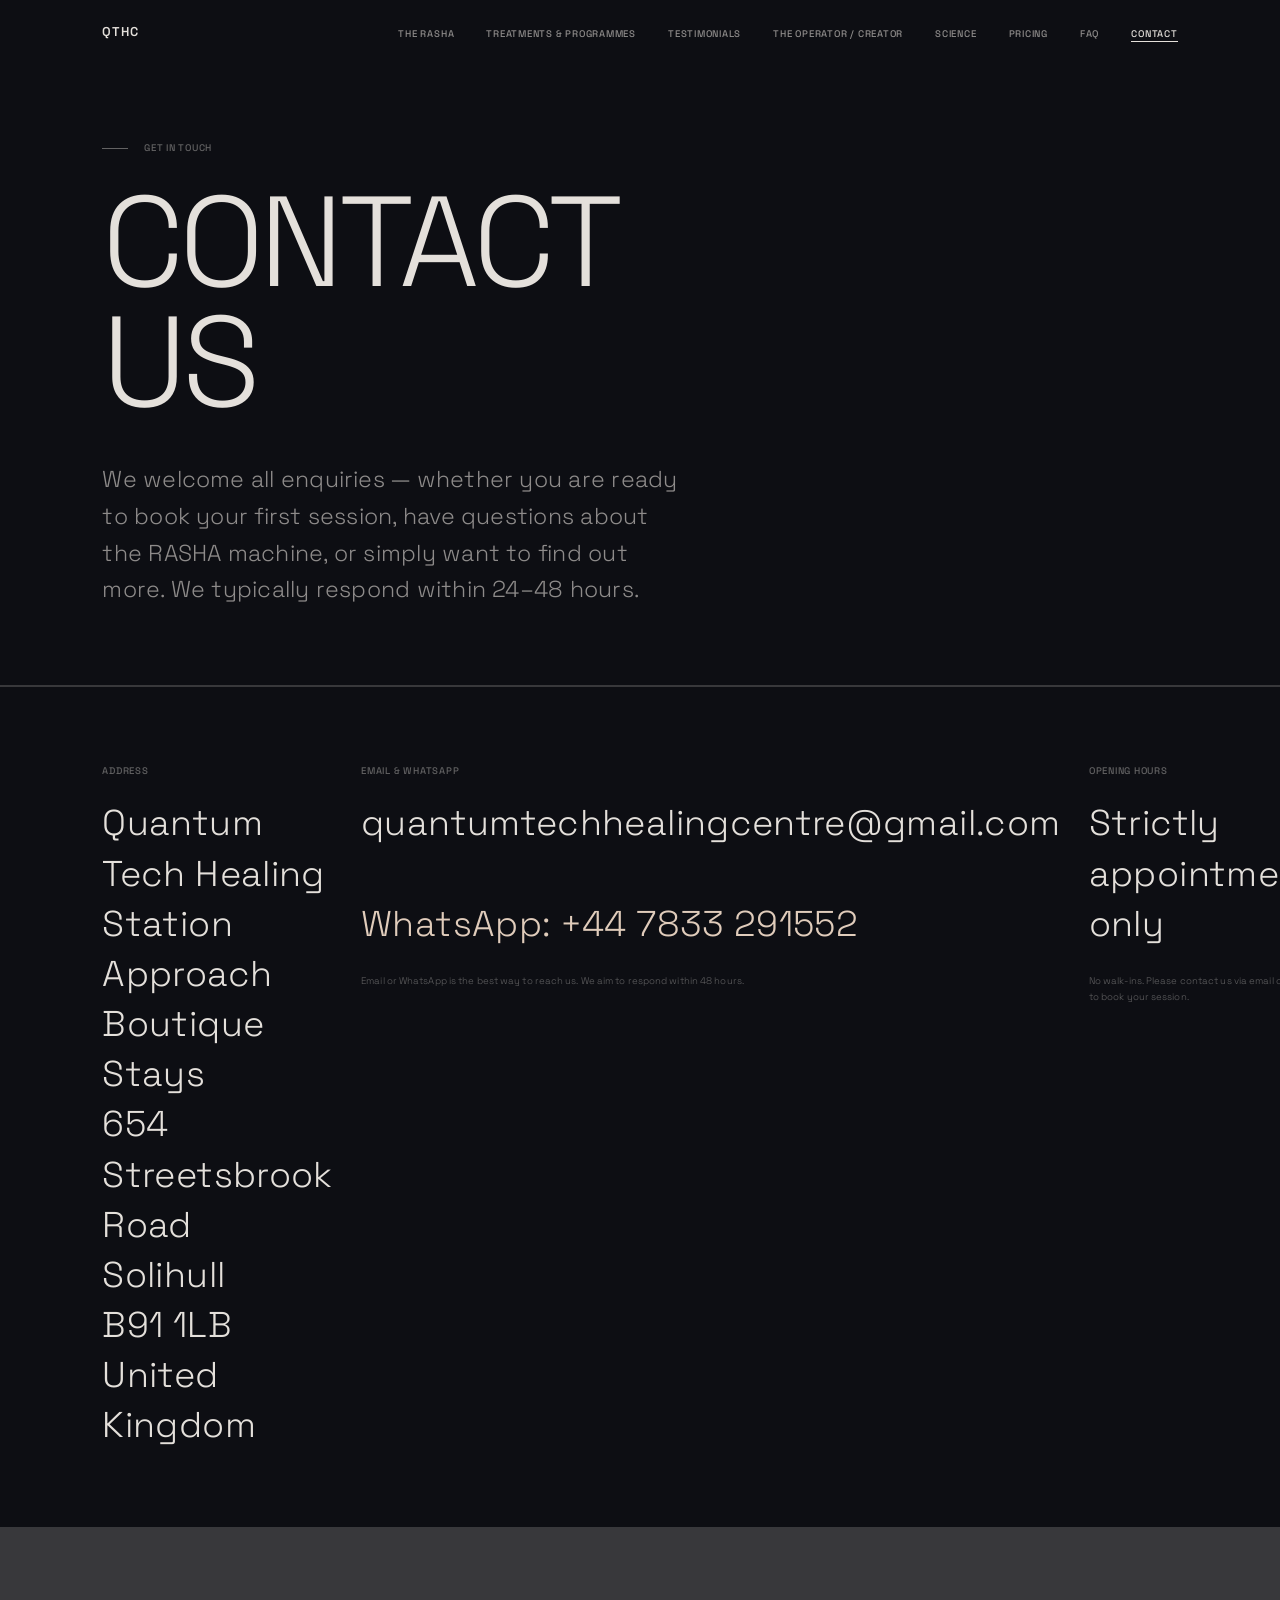
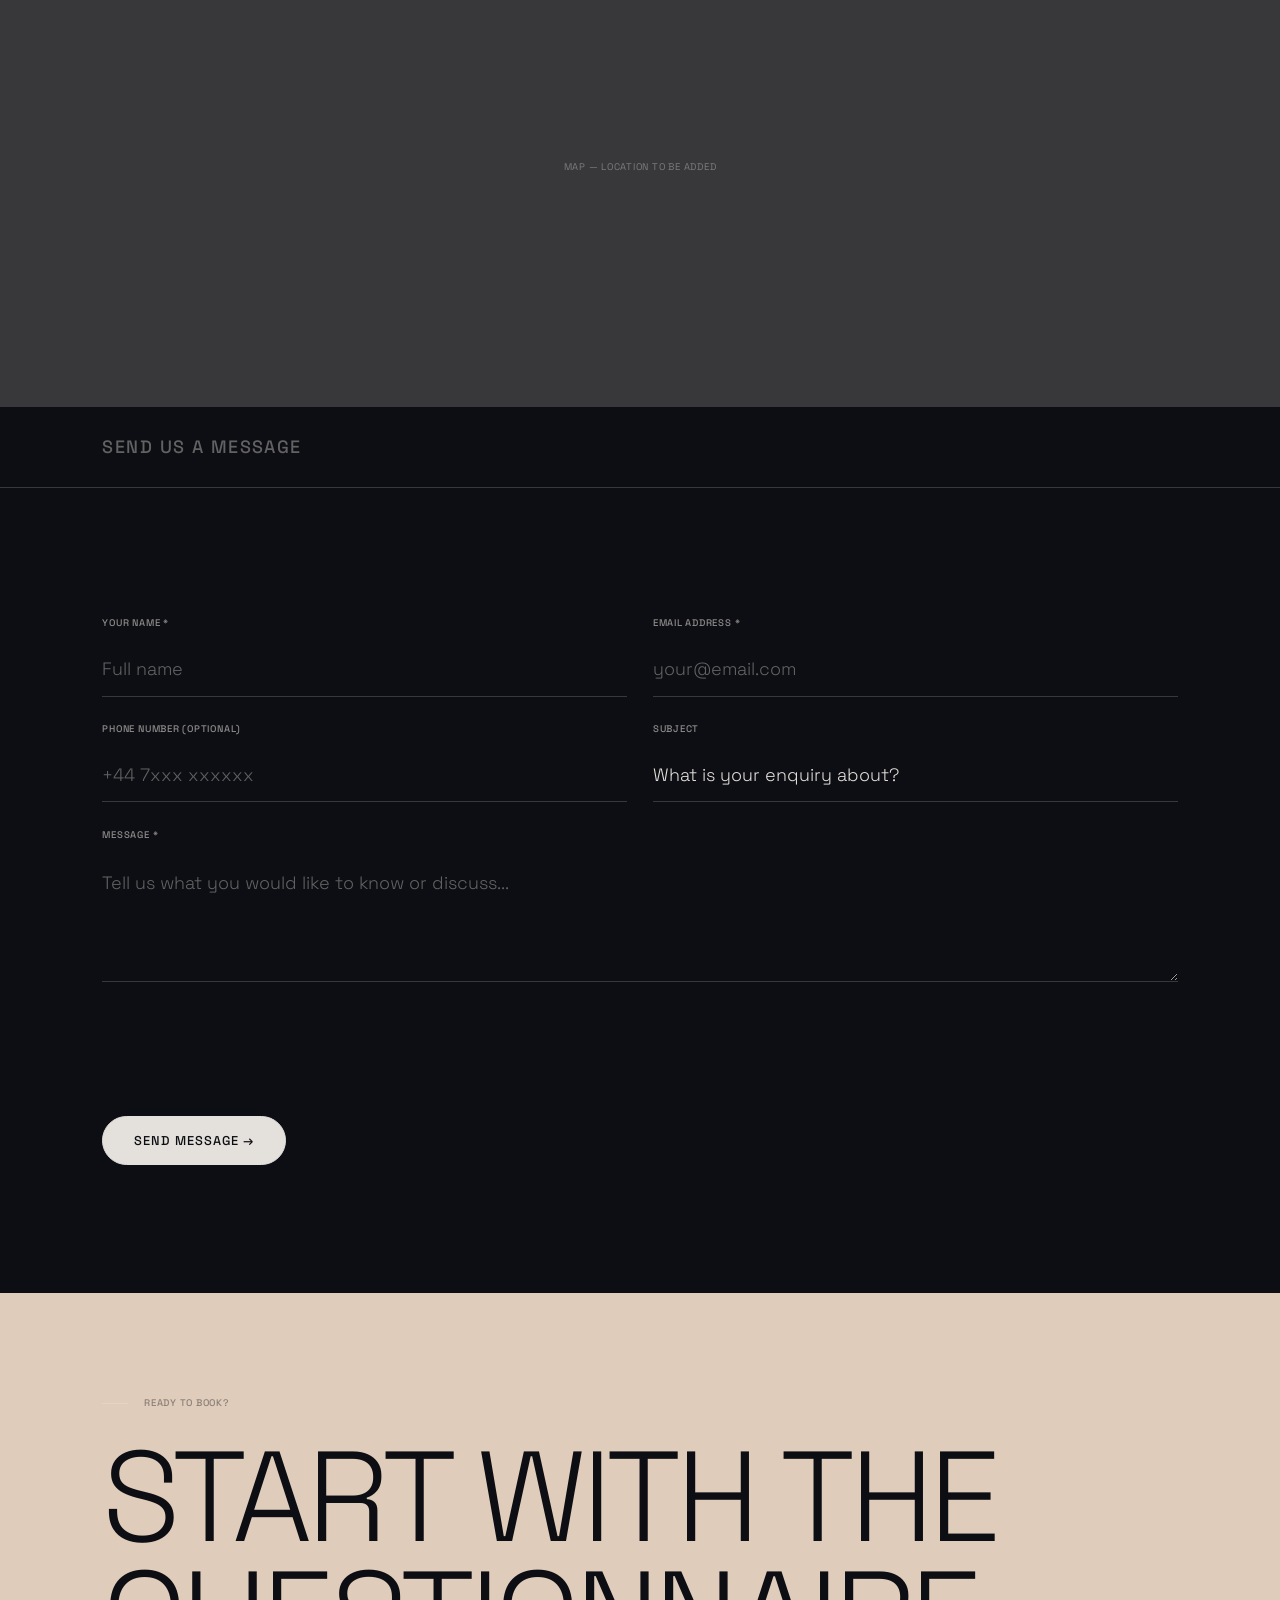
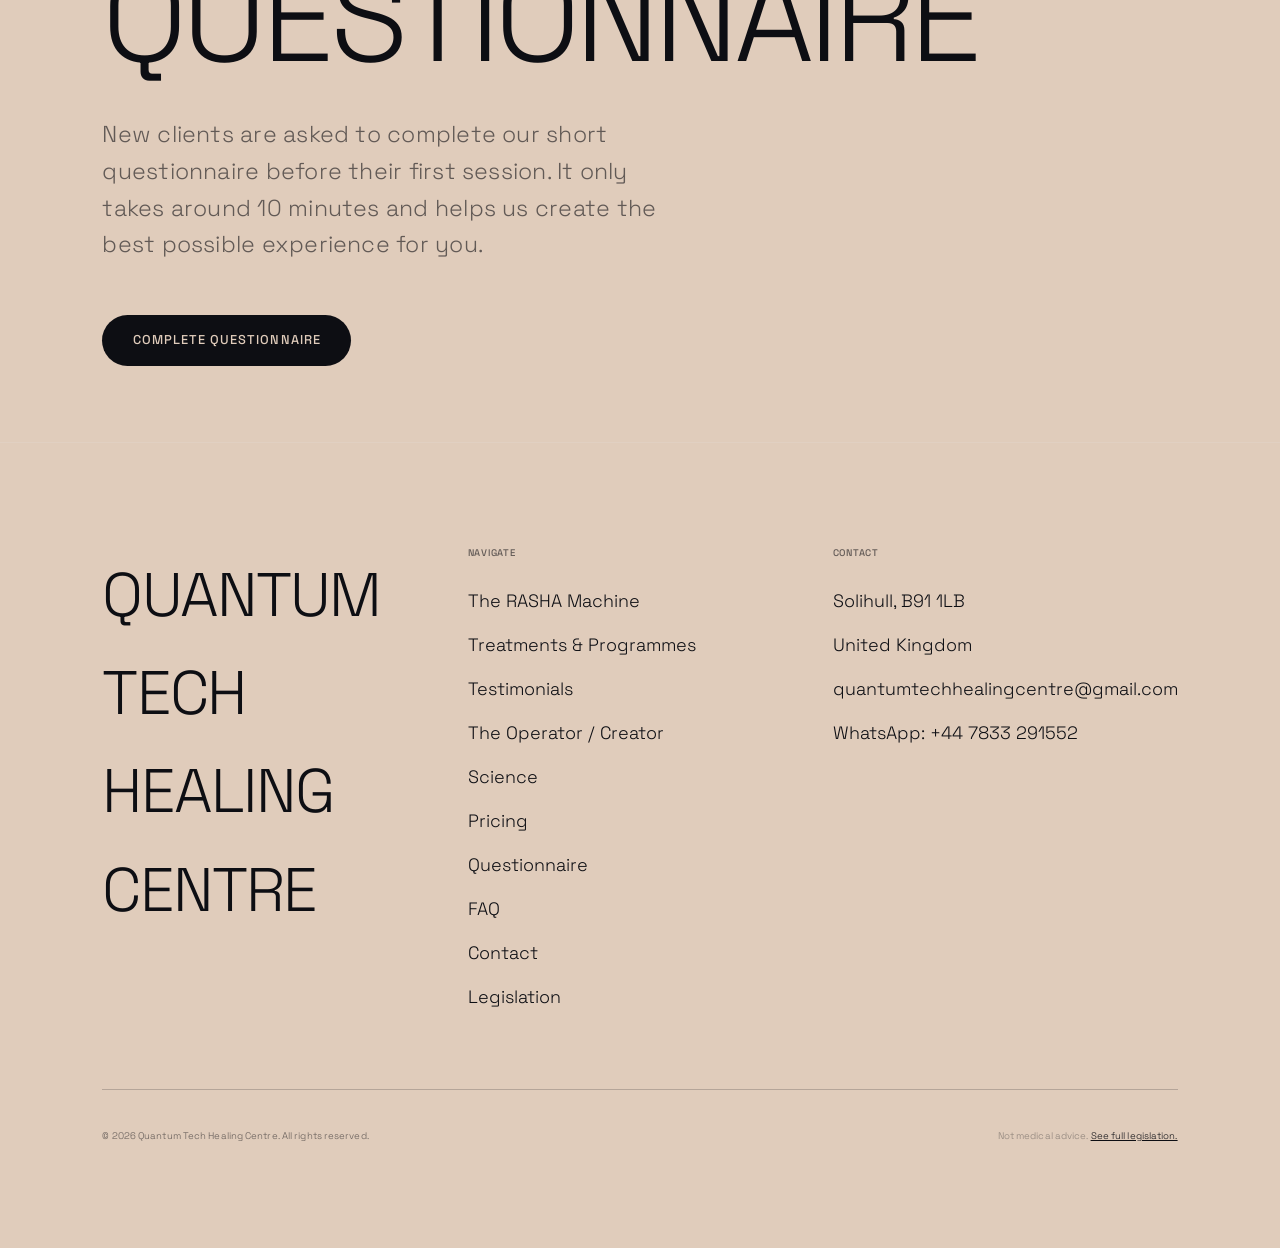
==== commit 5c478148: "Add real contact details to contact page and all footers - Address: Station Approach Boutique Stays," ====
--- a/Quantum Tech/site/contact.html
+++ b/Quantum Tech/site/contact.html
@@ -62,33 +62,34 @@
       <div class="contact-item fade-up">
         <p class="contact-label">Address</p>
         <p class="contact-value">
-          [Street address]<br>
-          [Town / City]<br>
-          United Kingdom<br>
-          [Postcode]
+          Quantum Tech Healing<br>
+          Station Approach Boutique Stays<br>
+          654 Streetsbrook Road<br>
+          Solihull<br>
+          B91 1LB<br>
+          United Kingdom
+        </p>
+      </div>
+      <div class="contact-item fade-up">
+        <p class="contact-label">Email &amp; WhatsApp</p>
+        <p class="contact-value">
+          <a href="mailto:quantumtechhealingcentre@gmail.com">quantumtechhealingcentre@gmail.com</a><br>
+          <br>
+          <a href="https://wa.me/447833291552" target="_blank" rel="noopener noreferrer" style="color:var(--color-sand);">
+            WhatsApp: +44 7833 291552
+          </a>
         </p>
         <p class="body mt-sm" style="color:var(--color-light-grey-04);font-size:var(--font-label);">
-          Address to be confirmed. Sessions by appointment only.
-        </p>
-      </div>
-      <div class="contact-item fade-up">
-        <p class="contact-label">Email &amp; Phone</p>
-        <p class="contact-value">
-          <a href="mailto:info@qthc.co.uk">info@qthc.co.uk</a><br>
-          <br>
-          <a href="tel:+441234567890">+44 [number to be added]</a>
-        </p>
-        <p class="body mt-sm" style="color:var(--color-light-grey-04);font-size:var(--font-label);">
-          Email is the best way to reach us. We aim to respond within 48 hours.
+          Email or WhatsApp is the best way to reach us. We aim to respond within 48 hours.
         </p>
       </div>
       <div class="contact-item fade-up">
         <p class="contact-label">Opening Hours</p>
         <p class="contact-value">
-          [Days &amp; hours to be confirmed]
+          Strictly appointments only
         </p>
         <p class="body mt-sm" style="color:var(--color-light-grey-04);font-size:var(--font-label);">
-          All sessions are by appointment only. Please contact us to check availability.
+          No walk-ins. Please contact us via email or WhatsApp to book your session.
         </p>
       </div>
     </div>
@@ -198,8 +199,10 @@
       <div>
         <p class="footer-col-title">Contact</p>
         <ul class="footer-links">
+          <li class="footer-link">Solihull, B91 1LB</li>
           <li class="footer-link">United Kingdom</li>
-          <li><a href="mailto:info@qthc.co.uk" class="footer-link">info@qthc.co.uk</a></li>
+          <li><a href="mailto:quantumtechhealingcentre@gmail.com" class="footer-link">quantumtechhealingcentre@gmail.com</a></li>
+          <li><a href="https://wa.me/447833291552" class="footer-link" target="_blank" rel="noopener">WhatsApp: +44 7833 291552</a></li>
         </ul>
       </div>
     </div>
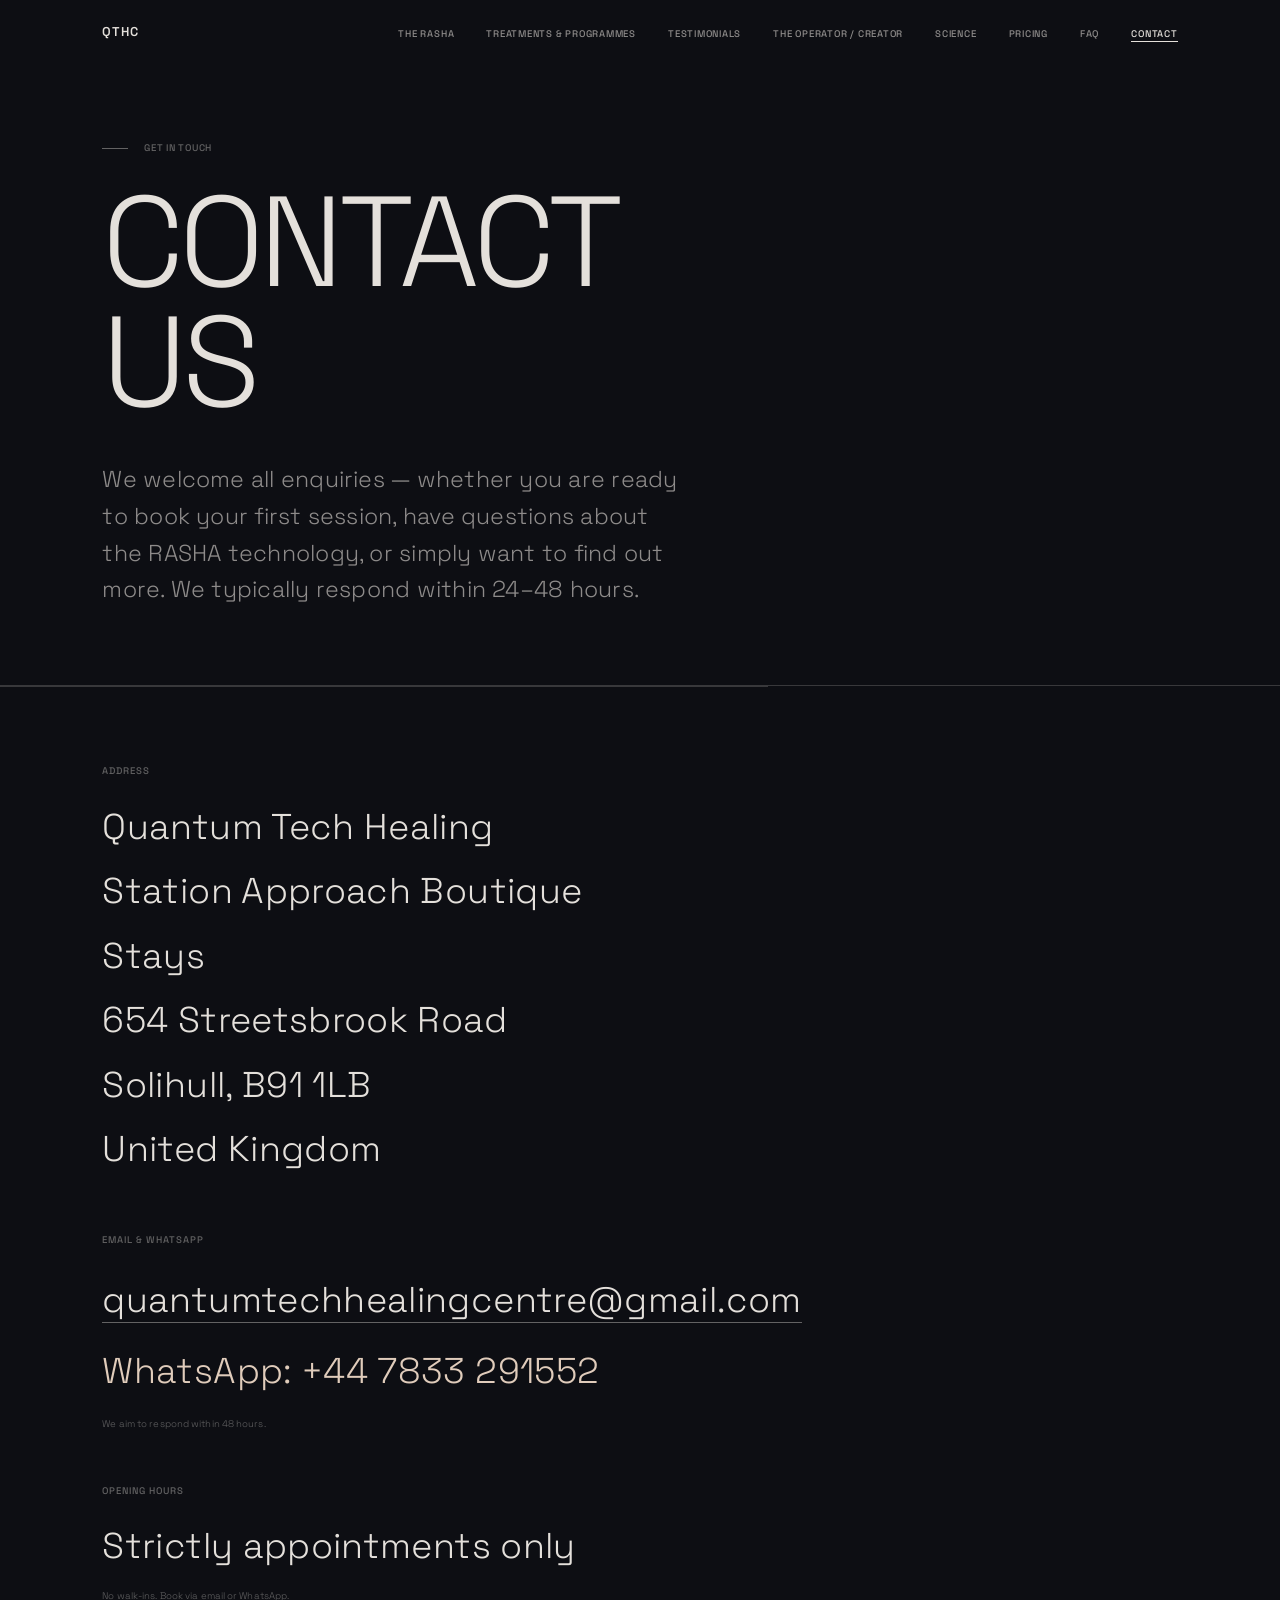
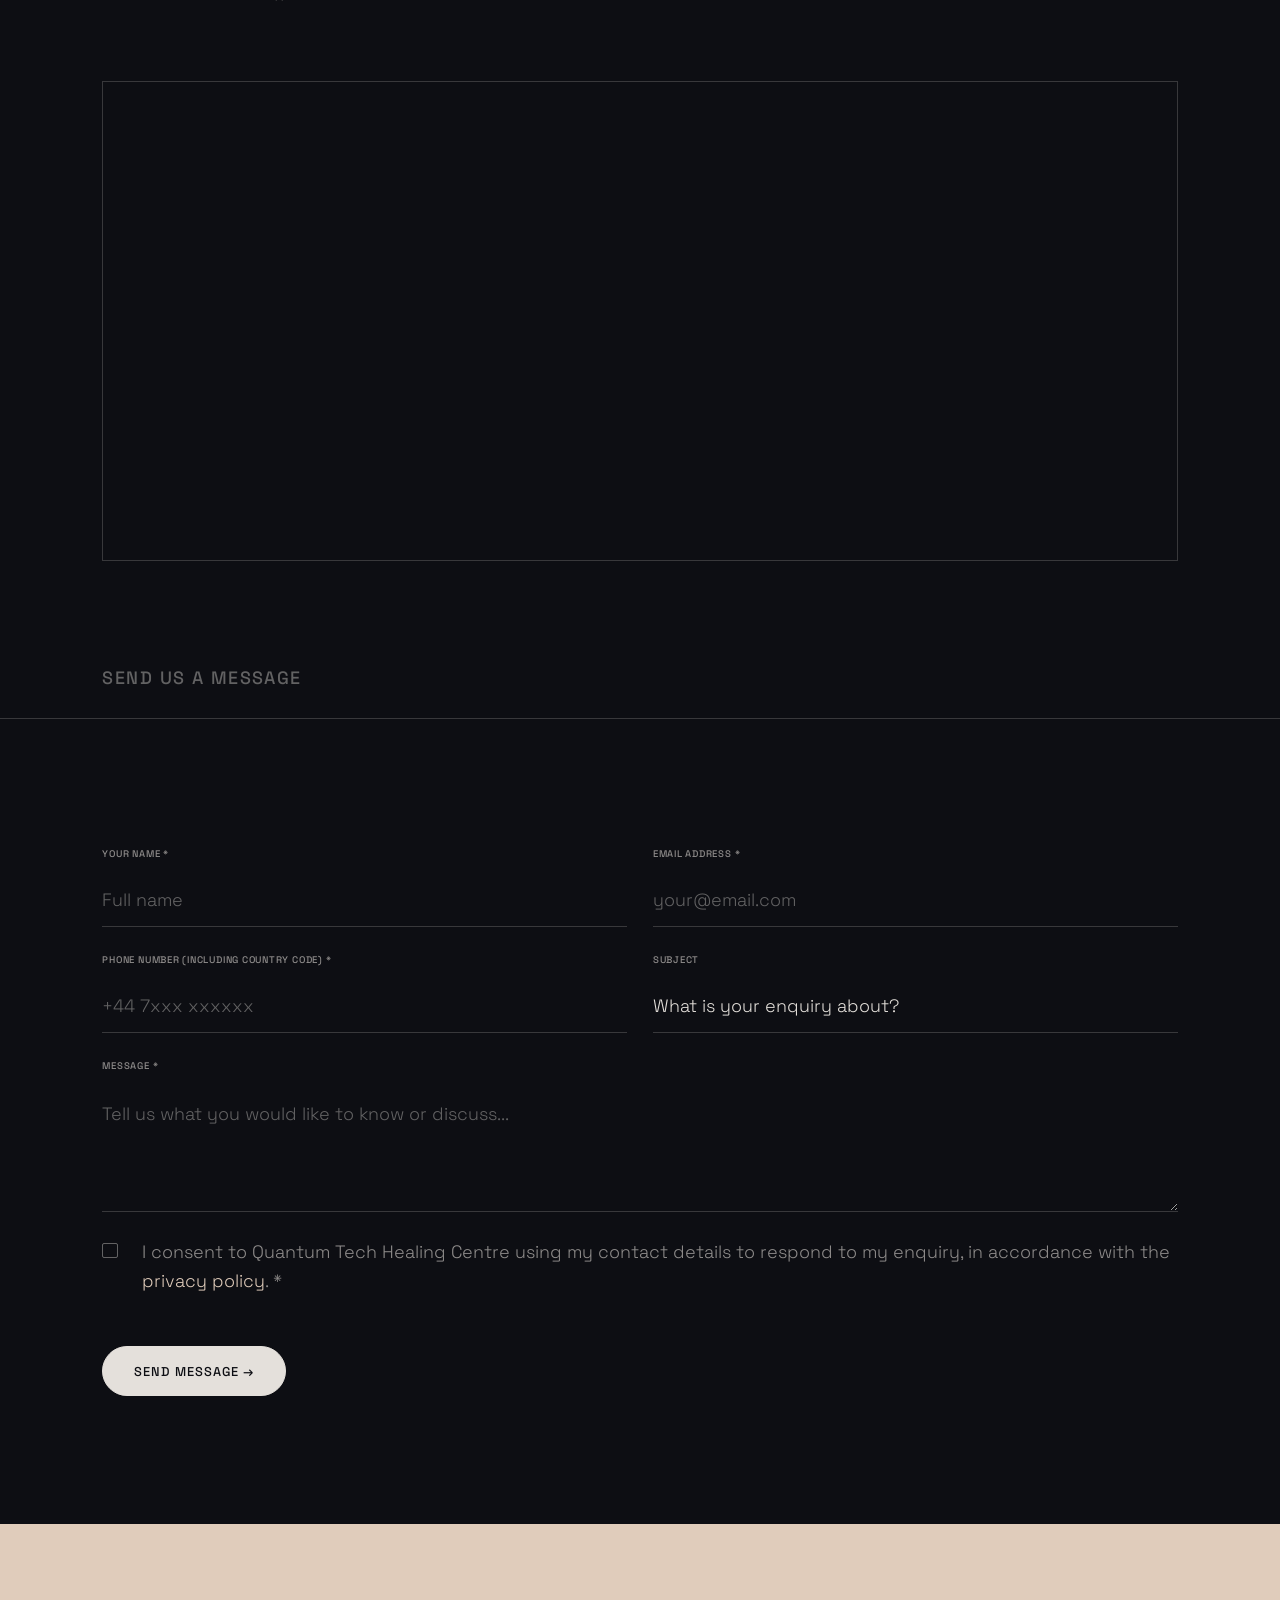
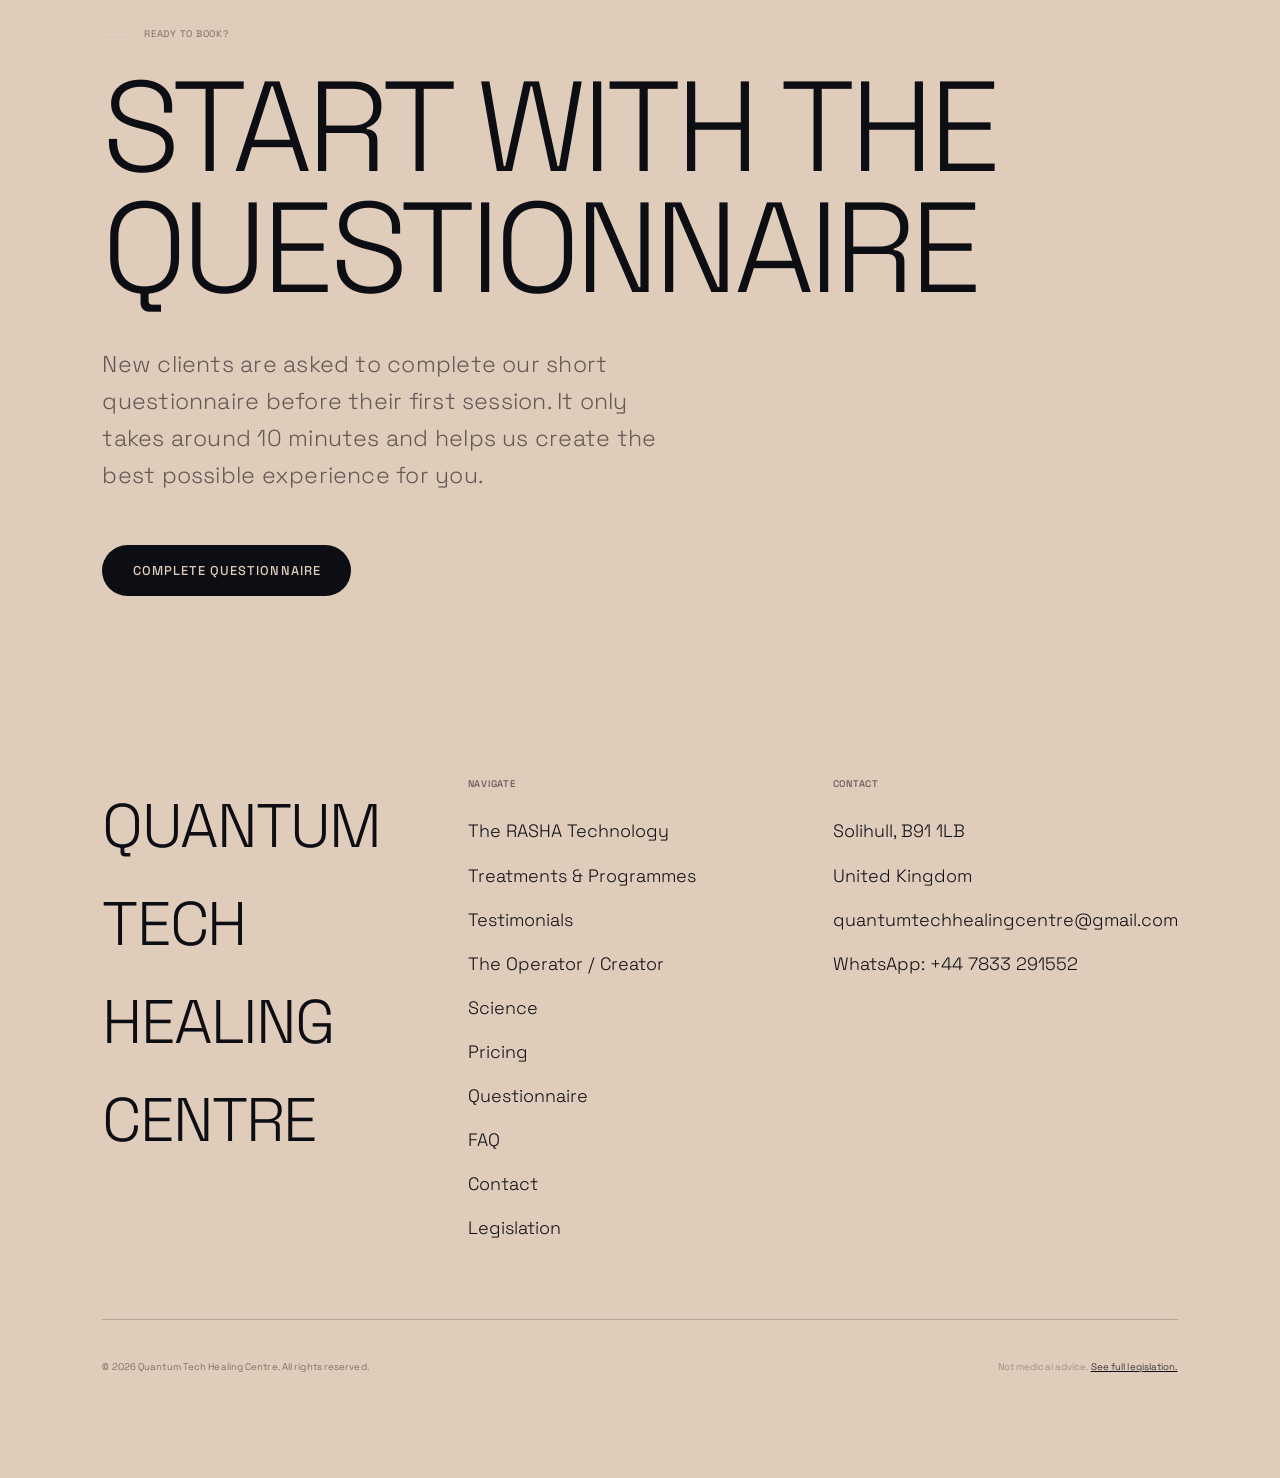
==== commit 9672d645: "4 updates: pricing page rebuilt, landing box centred, contact page overhauled, RASHA Technology rena" ====
--- a/Quantum Tech/site/contact.html
+++ b/Quantum Tech/site/contact.html
@@ -51,55 +51,58 @@
     </h1>
     <p class="page-desc fade-up">
       We welcome all enquiries — whether you are ready to book your first session,
-      have questions about the RASHA machine, or simply want to find out more.
+      have questions about the RASHA technology, or simply want to find out more.
       We typically respond within 24&ndash;48 hours.
     </p>
   </header>
 
   <!-- ── Contact Details ──────────────────────────────────── -->
   <section class="section-dark">
-    <div class="contact-details">
-      <div class="contact-item fade-up">
-        <p class="contact-label">Address</p>
-        <p class="contact-value">
+    <div style="padding: var(--section-pad-v-sm) var(--margin-h); border-top: 1px solid var(--color-light-grey-02); display: flex; flex-direction: column; gap: 4vw; max-width: 60vw;">
+
+      <div class="fade-up">
+        <p class="contact-label" style="font-size:var(--font-label);font-weight:500;letter-spacing:0.1em;text-transform:uppercase;color:var(--color-light-grey-04);margin-bottom:1.2vw;">Address</p>
+        <p style="font-size:var(--font-h4);font-weight:300;color:var(--color-light-grey);line-height:1.8;">
           Quantum Tech Healing<br>
           Station Approach Boutique Stays<br>
           654 Streetsbrook Road<br>
-          Solihull<br>
-          B91 1LB<br>
+          Solihull, B91 1LB<br>
           United Kingdom
         </p>
       </div>
-      <div class="contact-item fade-up">
-        <p class="contact-label">Email &amp; WhatsApp</p>
-        <p class="contact-value">
-          <a href="mailto:quantumtechhealingcentre@gmail.com">quantumtechhealingcentre@gmail.com</a><br>
-          <br>
-          <a href="https://wa.me/447833291552" target="_blank" rel="noopener noreferrer" style="color:var(--color-sand);">
-            WhatsApp: +44 7833 291552
-          </a>
+
+      <div class="fade-up">
+        <p class="contact-label" style="font-size:var(--font-label);font-weight:500;letter-spacing:0.1em;text-transform:uppercase;color:var(--color-light-grey-04);margin-bottom:1.2vw;">Email &amp; WhatsApp</p>
+        <p style="font-size:var(--font-h4);font-weight:300;line-height:2;">
+          <a href="mailto:quantumtechhealingcentre@gmail.com" style="color:var(--color-light-grey);text-decoration:none;border-bottom:1px solid var(--color-light-grey-04);">quantumtechhealingcentre@gmail.com</a><br>
+          <a href="https://wa.me/447833291552" target="_blank" rel="noopener noreferrer" style="color:var(--color-sand);text-decoration:none;">WhatsApp: +44 7833 291552</a>
         </p>
-        <p class="body mt-sm" style="color:var(--color-light-grey-04);font-size:var(--font-label);">
-          Email or WhatsApp is the best way to reach us. We aim to respond within 48 hours.
-        </p>
-      </div>
-      <div class="contact-item fade-up">
-        <p class="contact-label">Opening Hours</p>
-        <p class="contact-value">
-          Strictly appointments only
-        </p>
-        <p class="body mt-sm" style="color:var(--color-light-grey-04);font-size:var(--font-label);">
-          No walk-ins. Please contact us via email or WhatsApp to book your session.
-        </p>
-      </div>
+        <p style="font-size:var(--font-label);color:var(--color-light-grey-04);margin-top:0.8vw;">We aim to respond within 48 hours.</p>
+      </div>
+
+      <div class="fade-up">
+        <p class="contact-label" style="font-size:var(--font-label);font-weight:500;letter-spacing:0.1em;text-transform:uppercase;color:var(--color-light-grey-04);margin-bottom:1.2vw;">Opening Hours</p>
+        <p style="font-size:var(--font-h4);font-weight:300;color:var(--color-light-grey);line-height:1.8;">Strictly appointments only</p>
+        <p style="font-size:var(--font-label);color:var(--color-light-grey-04);margin-top:0.8vw;">No walk-ins. Book via email or WhatsApp.</p>
+      </div>
+
     </div>
   </section>
 
-  <!-- ── Map placeholder ──────────────────────────────────── -->
-  <div class="map-placeholder section-dark fade-up">
-    <!-- Replace this div with a Google Maps iframe when ready:
-         <iframe src="https://www.google.com/maps/embed?pb=..." allowfullscreen loading="lazy"></iframe> -->
-    Map — location to be added
+  <!-- ── Google Map ────────────────────────────────────────── -->
+  <div class="section-dark" style="padding: 0 var(--margin-h) 6vw;">
+    <div class="fade-up" style="width:100%;height:480px;overflow:hidden;border:1px solid var(--color-light-grey-02);">
+      <iframe
+        src="https://maps.google.com/maps?q=654+Streetsbrook+Road,+Solihull,+B91+1LB,+United+Kingdom&output=embed"
+        width="100%"
+        height="480"
+        style="border:0;display:block;"
+        allowfullscreen=""
+        loading="lazy"
+        referrerpolicy="no-referrer-when-downgrade"
+        title="Quantum Tech Healing Centre location">
+      </iframe>
+    </div>
   </div>
 
   <!-- ── Contact Form ──────────────────────────────────────── -->
@@ -108,8 +111,7 @@
       <span class="label">Send us a message</span>
     </div>
 
-    <!-- NOTE: To activate form, update action with your Formspree URL or email handler -->
-    <form class="form-section" action="#" method="POST" data-validate>
+    <form class="form-section" action="mailto:quantumtechhealingcentre@gmail.com" method="POST" enctype="text/plain">
       <div class="form-grid">
         <div class="form-group fade-up">
           <label class="form-label" for="contact-name">Your Name *</label>
@@ -120,8 +122,8 @@
           <input class="form-input" type="email" id="contact-email" name="email" required placeholder="your@email.com" />
         </div>
         <div class="form-group fade-up">
-          <label class="form-label" for="contact-phone">Phone Number (optional)</label>
-          <input class="form-input" type="tel" id="contact-phone" name="phone" placeholder="+44 7xxx xxxxxx" />
+          <label class="form-label" for="contact-phone">Phone Number (including country code) *</label>
+          <input class="form-input" type="tel" id="contact-phone" name="phone" required placeholder="+44 7xxx xxxxxx" />
         </div>
         <div class="form-group fade-up">
           <label class="form-label" for="contact-subject">Subject</label>
@@ -129,7 +131,7 @@
             <option value="" disabled selected>What is your enquiry about?</option>
             <option value="booking">Booking a session</option>
             <option value="treatments">Questions about treatments</option>
-            <option value="rasha">Questions about the RASHA machine</option>
+            <option value="rasha">Questions about the RASHA technology</option>
             <option value="pricing">Pricing enquiry</option>
             <option value="testimonial">Sharing a testimonial</option>
             <option value="other">Other</option>
@@ -184,7 +186,7 @@
       <div>
         <p class="footer-col-title">Navigate</p>
         <ul class="footer-links">
-          <li><a href="rasha.html" class="footer-link">The RASHA Machine</a></li>
+          <li><a href="rasha.html" class="footer-link">The RASHA Technology</a></li>
           <li><a href="treatments.html" class="footer-link">Treatments &amp; Programmes</a></li>
           <li><a href="testimonials.html" class="footer-link">Testimonials</a></li>
           <li><a href="operator.html" class="footer-link">The Operator / Creator</a></li>
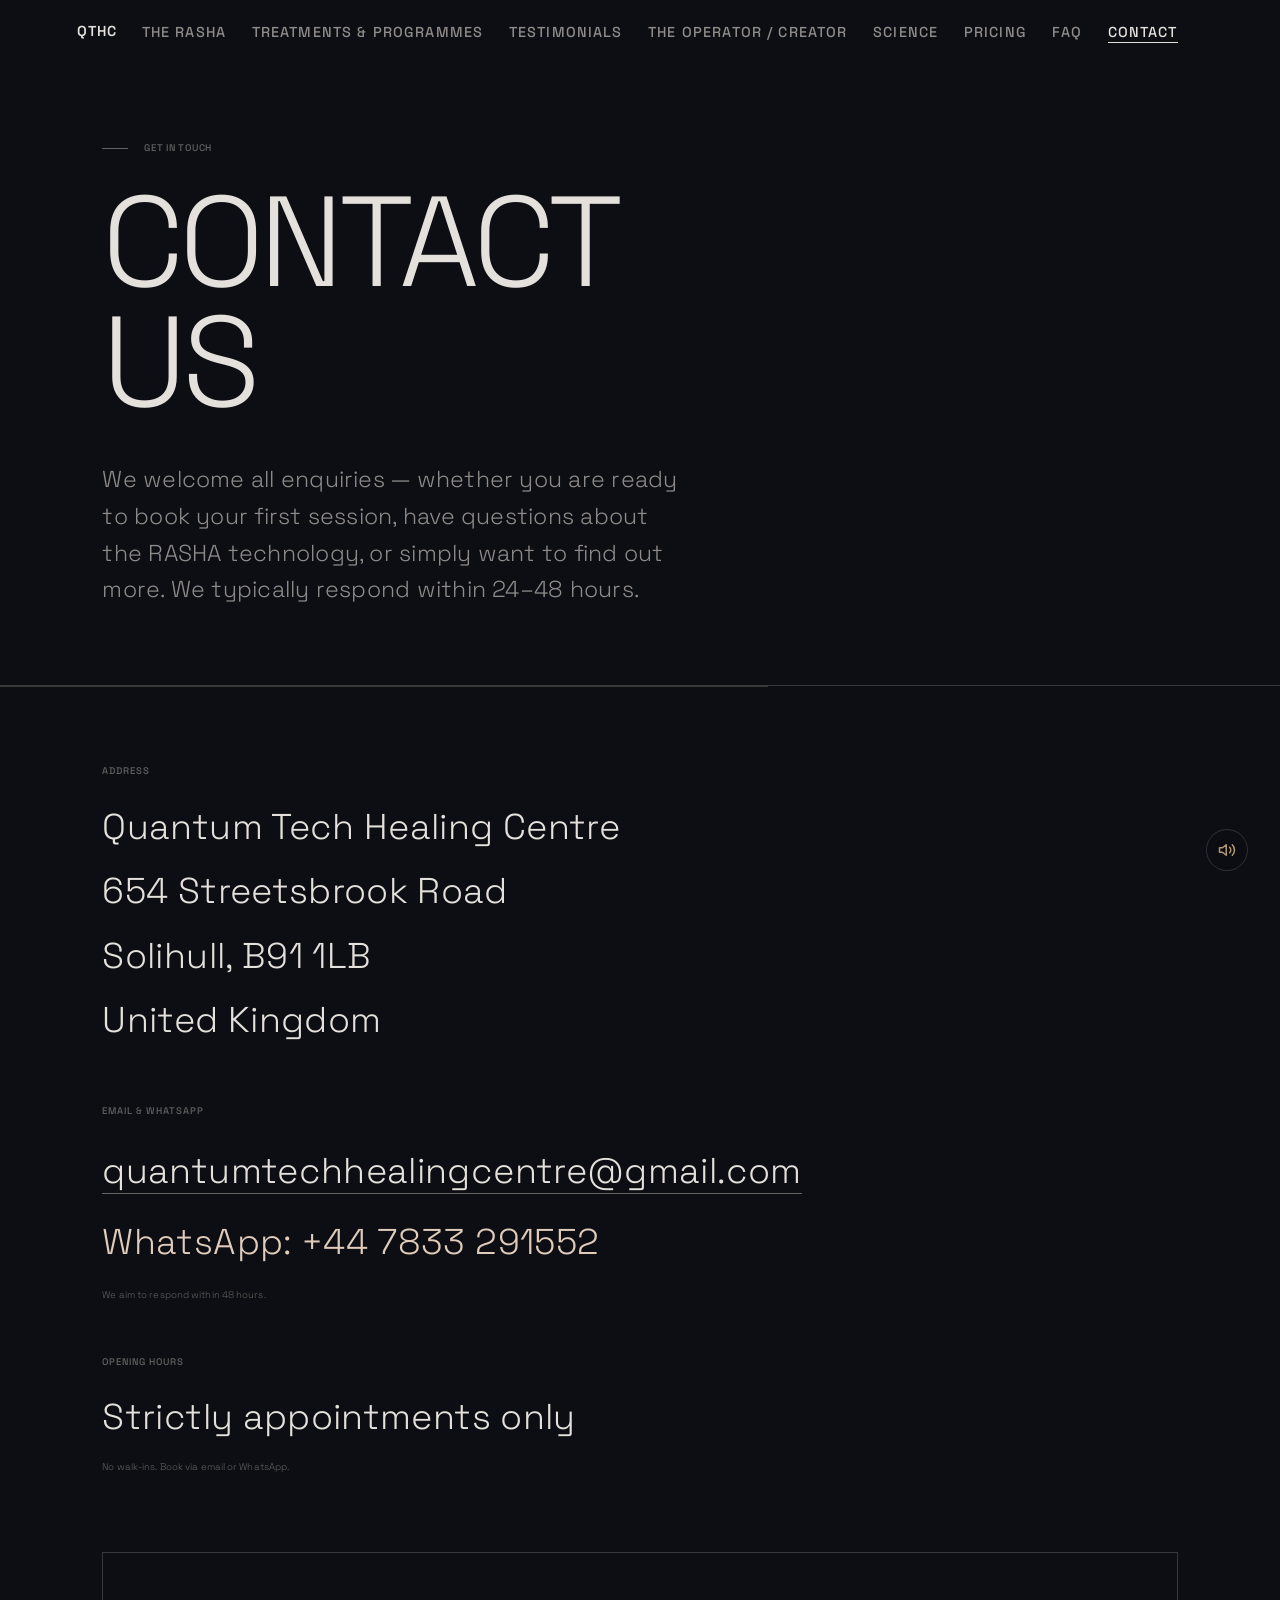
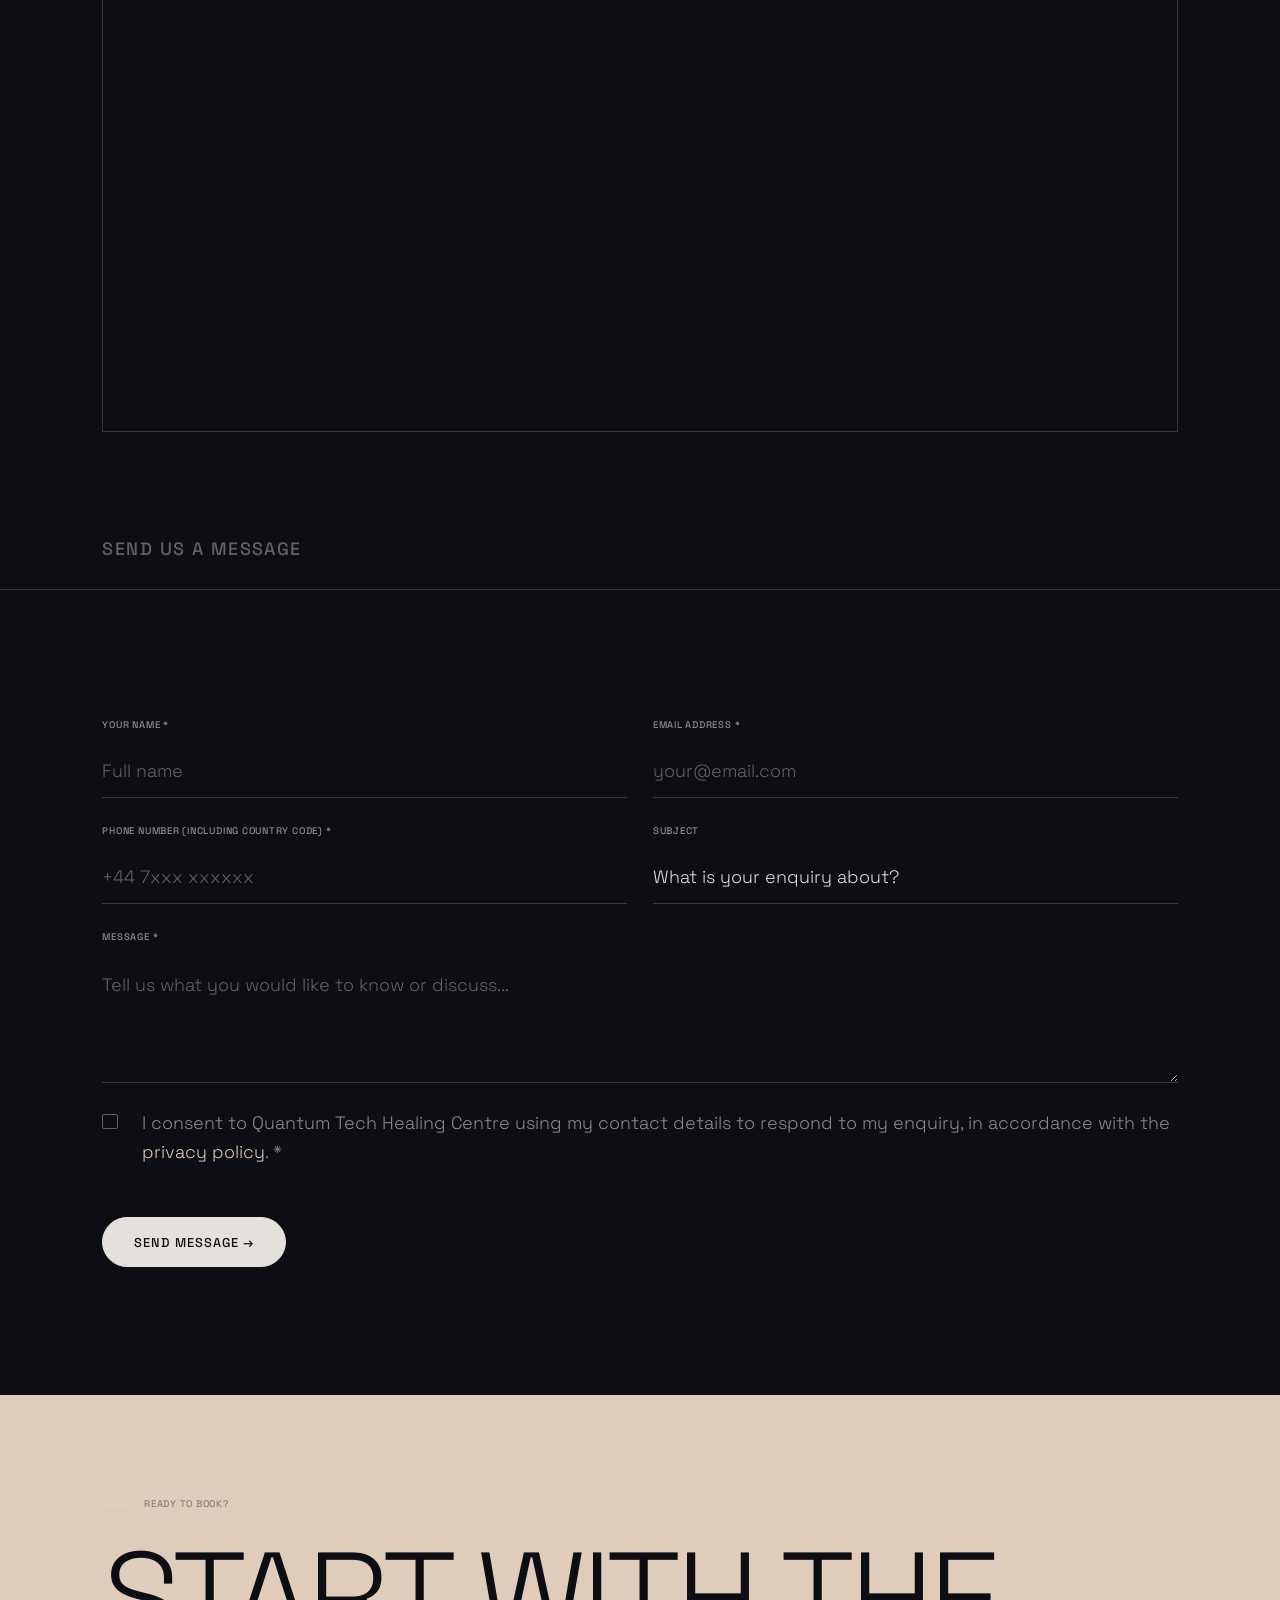
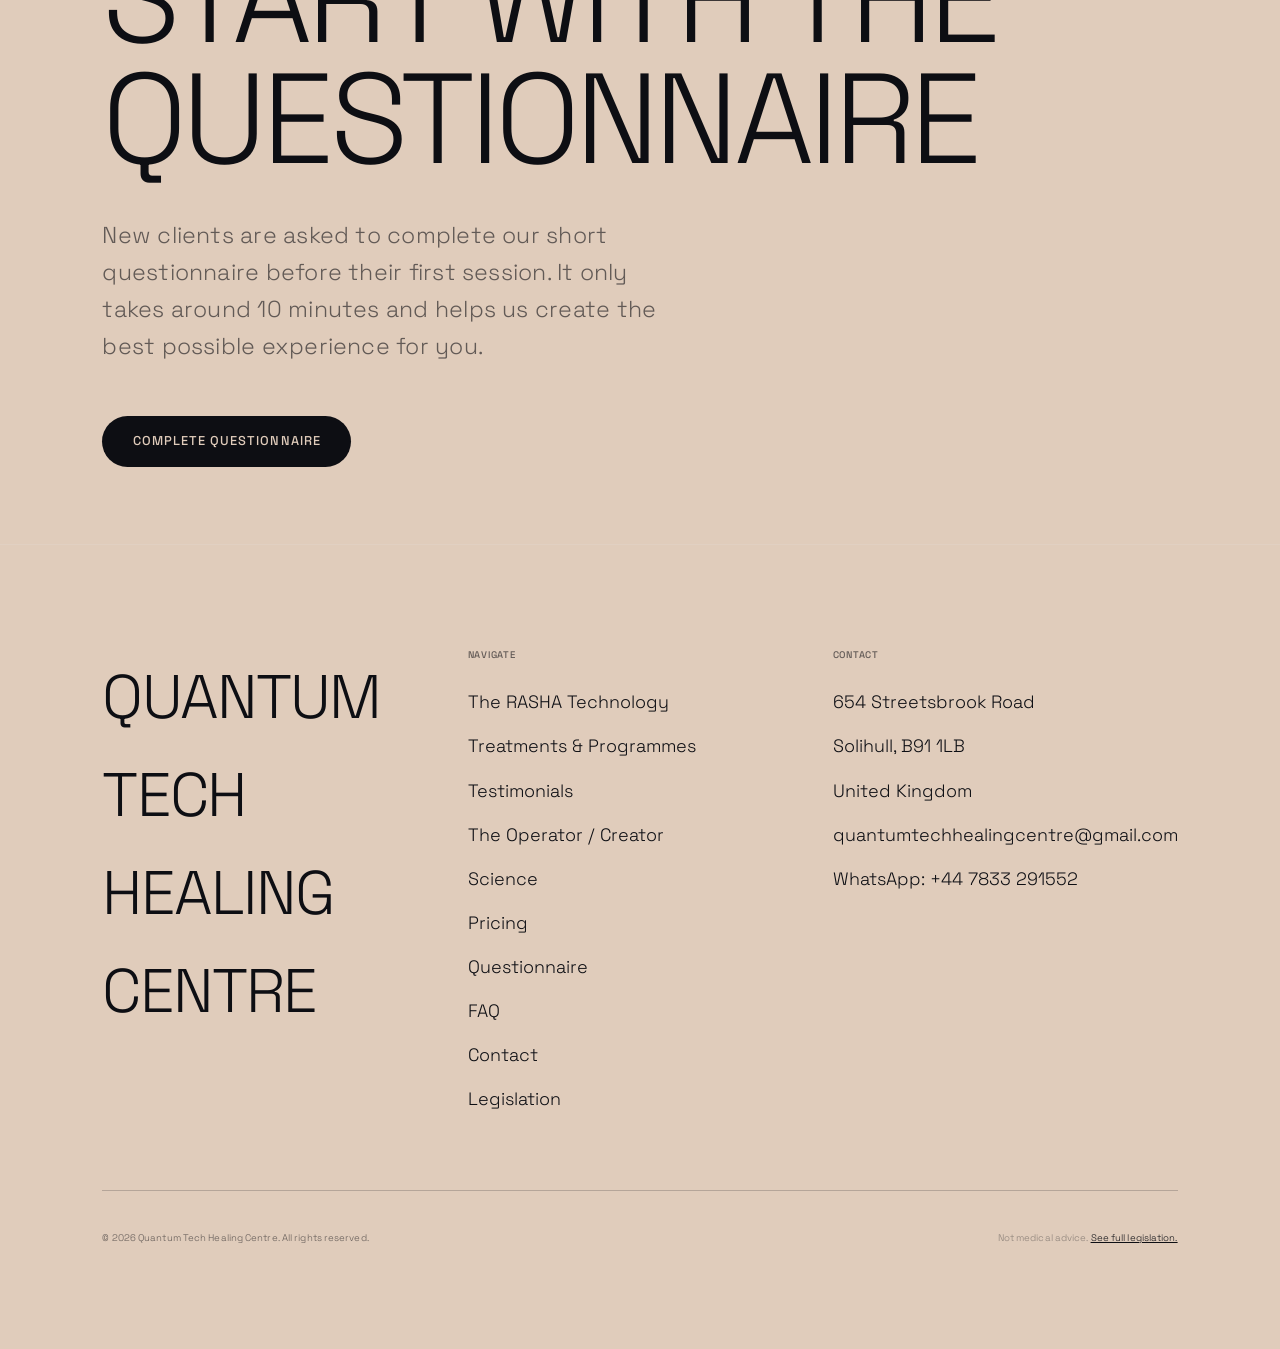
==== commit 6a708352: "Update contact address across site" ====
--- a/Quantum Tech/site/contact.html
+++ b/Quantum Tech/site/contact.html
@@ -63,8 +63,7 @@
       <div class="fade-up">
         <p class="contact-label" style="font-size:var(--font-label);font-weight:500;letter-spacing:0.1em;text-transform:uppercase;color:var(--color-light-grey-04);margin-bottom:1.2vw;">Address</p>
         <p style="font-size:var(--font-h4);font-weight:300;color:var(--color-light-grey);line-height:1.8;">
-          Quantum Tech Healing<br>
-          Station Approach Boutique Stays<br>
+          Quantum Tech Healing Centre<br>
           654 Streetsbrook Road<br>
           Solihull, B91 1LB<br>
           United Kingdom
@@ -201,6 +200,7 @@
       <div>
         <p class="footer-col-title">Contact</p>
         <ul class="footer-links">
+          <li class="footer-link">654 Streetsbrook Road</li>
           <li class="footer-link">Solihull, B91 1LB</li>
           <li class="footer-link">United Kingdom</li>
           <li><a href="mailto:quantumtechhealingcentre@gmail.com" class="footer-link">quantumtechhealingcentre@gmail.com</a></li>
--- a/Quantum Tech/site/styles.css
+++ b/Quantum Tech/site/styles.css
@@ -288,12 +288,13 @@
 }
 
 .nav-logo {
-  font-size: var(--font-cta);
+  font-size: clamp(0.8rem, 1.125vw, 1.125rem);
   font-weight: 600;
   letter-spacing: var(--ls-label);
   text-transform: uppercase;
   color: var(--color-light-grey);
   transition: opacity var(--duration-fast) var(--ease);
+  margin-left: -2vw;
 }
 
 .nav-logo:hover {
@@ -303,11 +304,11 @@
 .nav-links {
   display: flex;
   align-items: center;
-  gap: 2.5vw;
+  gap: 2vw;
 }
 
 .nav-link {
-  font-size: var(--font-label);
+  font-size: clamp(0.8rem, 1.125vw, 1.125rem);
   font-weight: 500;
   letter-spacing: var(--ls-label);
   text-transform: uppercase;
@@ -1213,6 +1214,19 @@
   max-width: 45vw;
 }
 
+/* Split heroes need room for the heading and copy at every viewport size. */
+.split-page-hero { display:grid; grid-template-columns:3fr 2fr; min-height:480px; border-bottom:1px solid var(--color-light-grey-02); }
+.split-page-hero-content { min-height:0; padding:calc(var(--nav-height) + 4vw) 4vw 4vw var(--margin-h); border-bottom:0; justify-content:center; }
+.split-page-hero-content .page-title { font-size:clamp(3rem,6vw,7rem); }
+.split-page-hero-content .page-desc { max-width:100%; }
+.split-page-hero-image { min-height:100%; overflow:hidden; background:#0d0e13; }
+@media (max-width:700px) {
+  .split-page-hero { grid-template-columns:1fr; }
+  .split-page-hero-content { padding:calc(var(--nav-height) + 2rem) var(--margin-h) 2rem; }
+  .split-page-hero-content .page-title { font-size:clamp(2.6rem,11vw,5rem); }
+  .split-page-hero-image { height:55vw; min-height:220px; }
+}
+
 /* ── Disclaimer Banner ────────────────────────────────────── */
 .disclaimer-banner {
   padding: 2vw var(--margin-h);
